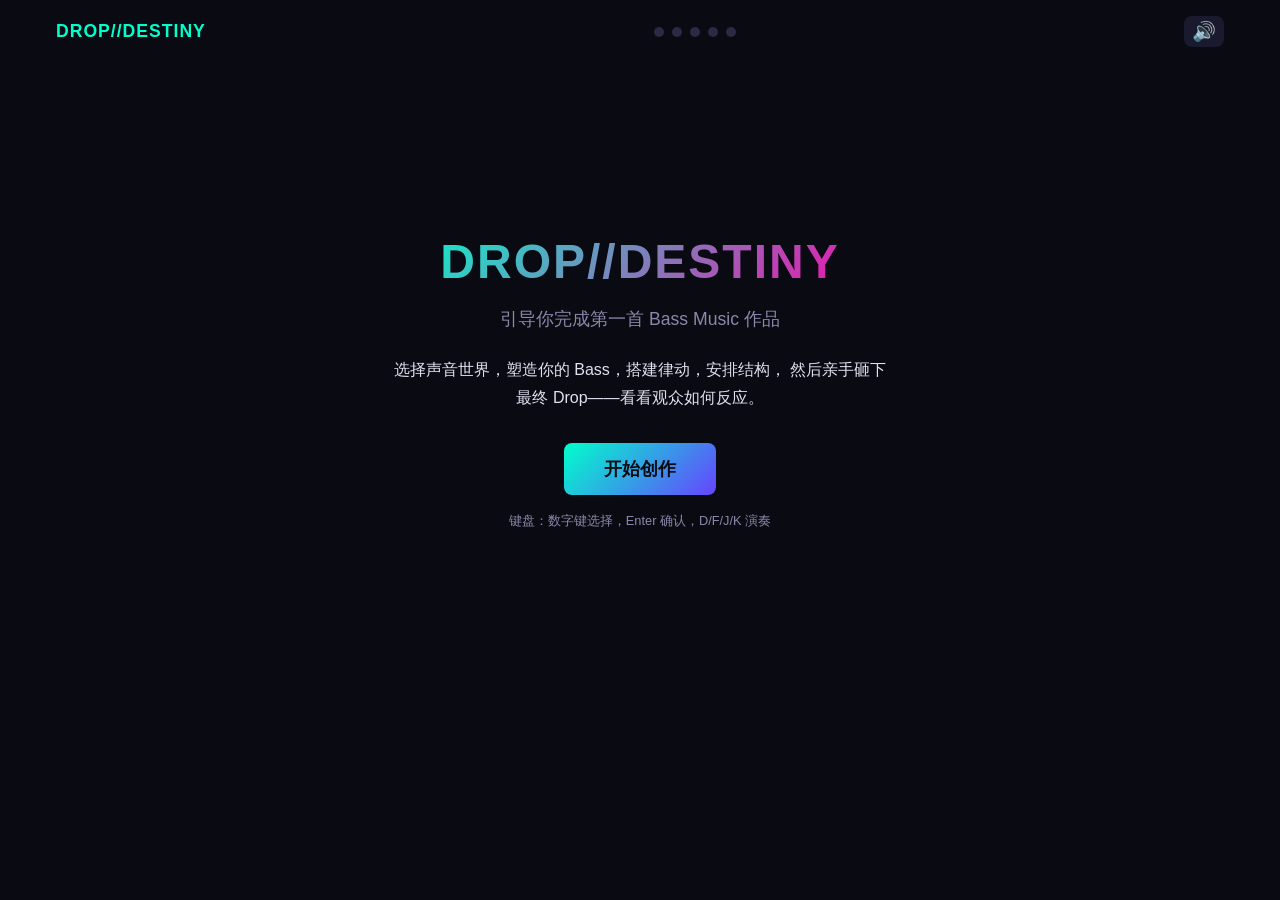
==== index.html @ 9079cf82 "Differentiate genre mixes and expand Bass Forge" ====
<!DOCTYPE html>
<html lang="zh-CN">
<head>
  <meta charset="UTF-8">
  <meta name="viewport" content="width=device-width, initial-scale=1.0">
  <title>DROP//DESTINY</title>
  <link rel="stylesheet" href="styles.css">
</head>
<body>
  <div id="app">

    <!-- ── Header ────────────────────────────── -->
    <header>
      <div class="logo">DROP//DESTINY</div>
      <div class="progress-dots" id="progressDots">
        <span class="dot" data-phase="soundWorld"></span>
        <span class="dot" data-phase="bassForge"></span>
        <span class="dot" data-phase="groove"></span>
        <span class="dot" data-phase="arrangement"></span>
        <span class="dot" data-phase="liveDrop"></span>
      </div>
      <button id="muteBtn" class="mute-btn" title="静音 (M)" aria-label="静音">
        <span class="icon-on">🔊</span>
        <span class="icon-off">🔇</span>
      </button>
    </header>

    <!-- ── Music Workbench（跨阶段持续显示）────────── -->
    <div id="workbench" class="workbench" style="display:none">
      <button id="wbPlayPause" class="wb-play-btn" title="播放/暂停" aria-label="播放暂停">
        <span class="wb-icon-play">▶</span>
        <span class="wb-icon-pause">⏸</span>
      </button>
      <div class="wb-info">
        <span class="wb-bpm" id="wbBpm">--- BPM</span>
        <span class="wb-sep">·</span>
        <span class="wb-position" id="wbPosition">1.1</span>
      </div>
      <canvas id="wbCanvas" class="wb-canvas"></canvas>
    </div>

    <!-- ── Main ──────────────────────────────── -->
    <main id="main">

      <!-- Intro -->
      <section id="intro" class="phase-section active">
        <div class="intro-content">
          <h1 class="intro-title">DROP//DESTINY</h1>
          <p class="intro-subtitle">引导你完成第一首 Bass Music 作品</p>
          <p class="intro-desc">
            选择声音世界，塑造你的 Bass，搭建律动，安排结构，
            然后亲手砸下最终 Drop——看看观众如何反应。
          </p>
          <button class="btn-primary btn-start" id="startBtn">开始创作</button>
          <p class="intro-hint">键盘：数字键选择，Enter 确认，D/F/J/K 演奏</p>
        </div>
        <canvas id="introCanvas" class="bg-canvas"></canvas>
      </section>

      <!-- Phase 1: Sound World -->
      <section id="soundWorld" class="phase-section">
        <h2 class="phase-title">声音世界</h2>
        <p class="phase-desc">选择一个氛围，设定你的基调</p>
        <div class="option-grid" id="soundWorldOptions"></div>
        <div class="nav-buttons">
          <button class="btn-back" data-back>← 上一步</button>
          <button class="btn-next" data-next disabled>下一步 →</button>
        </div>
      </section>

      <!-- Phase 2: Bass Forge -->
      <section id="bassForge" class="phase-section">
        <h2 class="phase-title">Bass Forge</h2>
        <p class="phase-desc">选择核心性格，然后进入你的简化 Bass 合成器</p>
        <div class="option-grid" id="bassPersonalityOptions"></div>
        <div class="macro-panel" id="macroPanel" style="display:none">
          <div class="synth-header">
            <div>
              <h3 class="macro-title">BASS SYNTH</h3>
              <p class="synth-subtitle">拖动旋钮上下调节 · 双击恢复预设</p>
            </div>
            <div class="synth-selectors">
              <div class="filter-selector"><label for="oscBType">OSC B</label><select id="oscBType"><option value="sawtooth">SAW</option><option value="square">SQUARE</option><option value="triangle">TRIANGLE</option><option value="sine">SINE</option></select></div>
              <div class="filter-selector"><label for="filterType">FILTER</label><select id="filterType"><option value="lowpass">LOW PASS</option><option value="bandpass">BAND PASS</option><option value="notch">NOTCH</option></select></div>
              <div class="filter-selector"><label for="lfoShape">LFO SHAPE</label><select id="lfoShape"><option value="sine">SINE</option><option value="triangle">TRIANGLE</option><option value="sawtooth">SAW</option><option value="square">SQUARE</option></select></div>
              <div class="filter-selector"><label for="lfoTarget">LFO TO</label><select id="lfoTarget"><option value="filter">FILTER</option><option value="pitch">PITCH</option><option value="fm">FM</option></select></div>
            </div>
          </div>
          <div class="wavetable-rack">
            <canvas id="synthWaveCanvas" class="synth-wave-canvas" width="480" height="96"></canvas>
            <div class="waveform-options" id="waveformOptions"></div>
          </div>
          <div class="synth-param-groups">
            <div class="synth-param-group"><h4>OSCILLATORS</h4><div class="macro-grid synth-knob-grid">
              <div class="macro-control"><label>SUB <small>低频重量</small></label><button class="synth-knob" id="synthSub" data-synth-param="sub" data-min="0" data-max="100" data-step="1" role="slider" aria-label="Sub level"><span class="knob-indicator"></span></button><span class="macro-value" id="synthSubVal">50%</span></div>
              <div class="macro-control"><label>MIX <small>A / B 混合</small></label><button class="synth-knob" id="synthOscMix" data-synth-param="oscMix" data-min="0" data-max="100" data-step="1" role="slider" aria-label="Oscillator mix"><span class="knob-indicator"></span></button><span class="macro-value" id="synthOscMixVal">45%</span></div>
              <div class="macro-control"><label>DETUNE <small>双振荡宽度</small></label><button class="synth-knob" id="synthDetune" data-synth-param="detune" data-min="0" data-max="36" data-step="1" role="slider" aria-label="Oscillator detune"><span class="knob-indicator"></span></button><span class="macro-value" id="synthDetuneVal">12 ct</span></div>
              <div class="macro-control"><label>FM <small>金属调制</small></label><button class="synth-knob" id="synthFm" data-synth-param="fm" data-min="0" data-max="100" data-step="1" role="slider" aria-label="FM amount"><span class="knob-indicator"></span></button><span class="macro-value" id="synthFmVal">50%</span></div>
              <div class="macro-control"><label>DRIVE <small>饱和失真</small></label><button class="synth-knob" id="synthDrive" data-synth-param="drive" data-min="0" data-max="100" data-step="1" role="slider" aria-label="Drive"><span class="knob-indicator"></span></button><span class="macro-value" id="synthDriveVal">50%</span></div>
            </div></div>
            <div class="synth-param-group"><h4>FILTER + MOTION</h4><div class="macro-grid synth-knob-grid">
              <div class="macro-control"><label>CUTOFF <small>滤波频率</small></label><button class="synth-knob" id="synthCutoff" data-synth-param="cutoff" data-min="80" data-max="8000" data-step="10" data-curve="log" role="slider" aria-label="Filter cutoff"><span class="knob-indicator"></span></button><span class="macro-value" id="synthCutoffVal">1200 Hz</span></div>
              <div class="macro-control"><label>RESO <small>滤波共振</small></label><button class="synth-knob" id="synthResonance" data-synth-param="resonance" data-min="0.5" data-max="20" data-step="0.5" role="slider" aria-label="Filter resonance"><span class="knob-indicator"></span></button><span class="macro-value" id="synthResonanceVal">8.0 Q</span></div>
              <div class="macro-control"><label>ENV <small>滤波包络</small></label><button class="synth-knob" id="synthFilterEnv" data-synth-param="filterEnv" data-min="0" data-max="100" data-step="1" role="slider" aria-label="Filter envelope"><span class="knob-indicator"></span></button><span class="macro-value" id="synthFilterEnvVal">60%</span></div>
              <div class="macro-control"><label>RATE <small>同步速度</small></label><button class="synth-knob" id="synthRate" data-synth-param="rate" data-min="0" data-max="4" data-step="1" role="slider" aria-label="Wobble rate"><span class="knob-indicator"></span></button><span class="macro-value" id="synthRateVal">1/4</span></div>
              <div class="macro-control"><label>DEPTH <small>LFO 深度</small></label><button class="synth-knob" id="synthDepth" data-synth-param="depth" data-min="0" data-max="100" data-step="1" role="slider" aria-label="LFO depth"><span class="knob-indicator"></span></button><span class="macro-value" id="synthDepthVal">50%</span></div>
            </div></div>
            <div class="synth-param-group synth-param-group-compact"><h4>AMPLIFIER + SPACE</h4><div class="macro-grid synth-knob-grid">
              <div class="macro-control"><label>ATTACK <small>起音速度</small></label><button class="synth-knob" id="synthAttack" data-synth-param="attack" data-min="1" data-max="180" data-step="1" data-curve="log" role="slider" aria-label="Amp attack"><span class="knob-indicator"></span></button><span class="macro-value" id="synthAttackVal">5 ms</span></div>
              <div class="macro-control"><label>RELEASE <small>收音长度</small></label><button class="synth-knob" id="synthRelease" data-synth-param="release" data-min="30" data-max="500" data-step="5" data-curve="log" role="slider" aria-label="Amp release"><span class="knob-indicator"></span></button><span class="macro-value" id="synthReleaseVal">110 ms</span></div>
              <div class="macro-control"><label>SPACE <small>延迟空间</small></label><button class="synth-knob" id="synthSpace" data-synth-param="space" data-min="0" data-max="100" data-step="1" role="slider" aria-label="Space"><span class="knob-indicator"></span></button><span class="macro-value" id="synthSpaceVal">50%</span></div>
            </div></div>
          </div>
          <p class="macro-hint" id="macroHint">至少改变一个真实参数，塑造属于你的 Bass</p>
        </div>
        <div class="nav-buttons">
          <button class="btn-back" data-back>← 上一步</button>
          <button class="btn-next" data-next disabled>下一步 →</button>
        </div>
      </section>

      <!-- Phase 3: Groove Lab -->
      <section id="groove" class="phase-section">
        <h2 class="phase-title">Groove Lab</h2>
        <p class="phase-desc">选择节奏家族，然后选择密度</p>
        <div class="option-grid" id="rhythmOptions"></div>
        <div class="density-panel" id="densityPanel" style="display:none">
          <h3 class="density-title">密度</h3>
          <div class="density-buttons" id="densityButtons">
            <button class="density-btn" data-density="0">Sparse</button>
            <button class="density-btn active" data-density="1">Balanced</button>
            <button class="density-btn" data-density="2">Busy</button>
          </div>
        </div>
        <div class="nav-buttons">
          <button class="btn-back" data-back>← 上一步</button>
          <button class="btn-next" data-next disabled>下一步 →</button>
        </div>
      </section>

      <!-- Phase 4: Arrangement -->
      <section id="arrangement" class="phase-section">
        <h2 class="phase-title">Arrangement</h2>
        <p class="phase-desc">选择歌曲结构，然后决定 Drop 后半段如何变化</p>
        <div class="option-grid" id="structureOptions"></div>
        <div class="variation-panel" id="variationPanel" style="display:none">
          <h3 class="variation-title">Drop 后半段变化</h3>
          <div class="variation-buttons" id="variationButtons">
            <button class="variation-btn" data-variation="repeat">Repeat</button>
            <button class="variation-btn" data-variation="mutate">Mutate</button>
            <button class="variation-btn" data-variation="lift">Lift</button>
          </div>
        </div>
        <div class="nav-buttons">
          <button class="btn-back" data-back>← 上一步</button>
          <button class="btn-next" data-next disabled>下一步 →</button>
        </div>
      </section>

      <!-- Phase 5: Live Drop -->
      <section id="liveDrop" class="phase-section">
        <h2 class="phase-title">Live Drop</h2>
        <p class="phase-desc">选择 Drop 强度，然后用 D/F/J/K 编辑一小节 8-step Sequencer</p>
        <div class="option-grid option-grid-3" id="dropOptions"></div>
        <div class="pattern-panel" id="patternPanel" style="display:none">
          <h3 class="pattern-title">一小节 8 步 Pattern</h3>
          <p class="pattern-hint">点击格子或按 D/F/J/K 键切换。每行一个音色层，每列一个八分音符。</p>
          <div class="pattern-grid" id="patternGrid"></div>
          <div class="pattern-actions">
            <button class="btn-secondary" id="clearPattern">清空</button>
            <button class="btn-secondary" id="playPattern">试听 Pattern</button>
            <button class="btn-secondary" id="stopPattern" style="display:none">停止试听</button>
          </div>
        </div>
        <div class="nav-buttons">
          <button class="btn-back" data-back>← 上一步</button>
          <button class="btn-next" data-next id="completeDrop" disabled>完成演奏 →</button>
        </div>
      </section>

      <!-- Result -->
      <section id="result" class="phase-section">
        <div id="resultContent"></div>
        <div class="nav-buttons result-nav">
          <button class="btn-back" id="backToModify">← 返回修改</button>
          <button class="btn-secondary" id="playSong">播放作品</button>
          <button class="btn-secondary" id="stopSong" style="display:none">停止播放</button>
          <button class="btn-primary" id="restart">重新创作</button>
        </div>
      </section>

    </main>

    <!-- ── Footer: DNA Bars ──────────────────── -->
    <footer id="footer" style="display:none">
      <div class="dna-bars" id="dnaBars"></div>
      <div class="phase-label" id="phaseLabel"></div>
    </footer>

  </div>

  <!-- Scripts (classic, no ES modules) -->
  <script src="data.js"></script>
  <script src="style-engine.js"></script>
  <script src="wavetables.js"></script>
  <script src="audio-assets.js"></script>
  <script src="audio-engine.js"></script>
  <script src="visualizer.js"></script>
  <script src="app.js"></script>
</body>
</html>
---- styles.css ----
/* ═══════════════════════════════════════════════════
   DROP//DESTINY — styles.css
   1. CSS 变量  2. 全局重置  3. 布局  4. Intro
   5. 选项卡  6. DNA 条  7. 宏观控制  8. Pattern 编辑器
   9. 结算页  10. 动画  11. 响应式  12. reduced-motion
   ═══════════════════════════════════════════════════ */

/* ── 1. CSS 变量 ──────────────────────────────────── */
:root {
  --bg: #0a0a12;
  --bg-panel: #12121e;
  --bg-card: #1a1a2e;
  --bg-card-hover: #22223e;
  --bg-card-active: #2a1a3e;
  --text: #e0e0f0;
  --text-dim: #8888aa;
  --text-bright: #ffffff;
  --accent: #00ffcc;
  --accent-2: #ff00aa;
  --accent-3: #ffcc00;
  --accent-4: #6644ff;
  --danger: #ff3344;
  --border: #2a2a44;
  --radius: 12px;
  --radius-sm: 8px;
  --transition: 0.2s ease;
  --font: -apple-system, BlinkMacSystemFont, "Segoe UI", Roboto, "Helvetica Neue", Arial, sans-serif;
  --font-mono: "SF Mono", "Fira Code", Consolas, monospace;
  --shadow: 0 4px 20px rgba(0,0,0,0.4);
  --shadow-glow: 0 0 20px rgba(0,255,204,0.15);
}

/* ── 2. 全局重置 ──────────────────────────────────── */
*, *::before, *::after {
  margin: 0;
  padding: 0;
  box-sizing: border-box;
}

html {
  font-size: 16px;
  -webkit-text-size-adjust: 100%;
}

body {
  font-family: var(--font);
  background: var(--bg);
  color: var(--text);
  min-height: 100vh;
  overflow-x: hidden;
  line-height: 1.5;
}

button {
  font-family: var(--font);
  cursor: pointer;
  border: none;
  background: none;
  color: inherit;
}

button:focus-visible,
input:focus-visible {
  outline: 2px solid var(--accent);
  outline-offset: 2px;
}

/* ── 3. 布局 ──────────────────────────────────────── */

/* ── Music Workbench ─────────────────────────────── */
.workbench {
  display: flex;
  align-items: center;
  gap: 10px;
  background: var(--bg-panel);
  border: 1px solid var(--border);
  border-radius: var(--radius);
  padding: 8px 12px;
  margin-bottom: 12px;
  animation: slideUp 0.3s ease;
}

.wb-play-btn {
  flex-shrink: 0;
  width: 36px;
  height: 36px;
  border-radius: 50%;
  background: var(--accent);
  color: var(--bg);
  font-size: 0.9rem;
  display: flex;
  align-items: center;
  justify-content: center;
  transition: var(--transition);
  touch-action: manipulation;
}

.wb-play-btn:hover {
  opacity: 0.85;
  transform: scale(1.05);
}

.wb-play-btn:active {
  transform: scale(0.95);
}

.wb-play-btn:disabled {
  opacity: 0.4;
  cursor: not-allowed;
}

.wb-play-btn .wb-icon-pause { display: none; }
.wb-play-btn.playing .wb-icon-play { display: none; }
.wb-play-btn.playing .wb-icon-pause { display: inline; }

.wb-info {
  flex-shrink: 0;
  display: flex;
  align-items: center;
  gap: 6px;
  font-family: var(--font-mono);
  font-size: 0.8rem;
  color: var(--text-dim);
  min-width: 90px;
}

.wb-bpm {
  color: var(--accent);
  font-weight: 600;
}

.wb-sep {
  color: var(--border);
}

.wb-position {
  color: var(--text);
}

.wb-canvas {
  flex: 1;
  height: 40px;
  border-radius: var(--radius-sm);
  background: rgba(0,0,0,0.3);
  min-width: 60px;
}

#app {
  display: flex;
  flex-direction: column;
  min-height: 100vh;
  max-width: 1200px;
  margin: 0 auto;
  padding: 0 16px;
}

header {
  display: flex;
  align-items: center;
  justify-content: space-between;
  padding: 16px 0;
  gap: 12px;
}

.logo {
  font-weight: 800;
  font-size: 1.1rem;
  letter-spacing: 1px;
  color: var(--accent);
  white-space: nowrap;
}

.progress-dots {
  display: flex;
  gap: 8px;
  align-items: center;
}

.progress-dots .dot {
  width: 10px;
  height: 10px;
  border-radius: 50%;
  background: var(--border);
  transition: var(--transition);
}

.progress-dots .dot.active {
  background: var(--accent);
  box-shadow: 0 0 8px var(--accent);
}

.progress-dots .dot.done {
  background: var(--accent-4);
}

.mute-btn {
  font-size: 1.2rem;
  padding: 4px 8px;
  border-radius: var(--radius-sm);
  background: var(--bg-card);
  transition: var(--transition);
}

.mute-btn:hover {
  background: var(--bg-card-hover);
}

.mute-btn .icon-off { display: none; }
.mute-btn.muted .icon-on { display: none; }
.mute-btn.muted .icon-off { display: inline; }

main {
  flex: 1;
  position: relative;
  padding-bottom: 80px;
}

.phase-section {
  display: none;
  animation: fadeIn 0.35s ease;
}

.phase-section.active {
  display: block;
}

.phase-title {
  font-size: 1.6rem;
  font-weight: 700;
  margin-bottom: 4px;
  color: var(--text-bright);
}

.phase-desc {
  color: var(--text-dim);
  margin-bottom: 20px;
  font-size: 0.95rem;
}

/* ── 4. Intro ─────────────────────────────────────── */
#intro {
  display: none;
  position: relative;
  min-height: 70vh;
  align-items: center;
  justify-content: center;
}

#intro.active {
  display: flex;
}

.intro-content {
  text-align: center;
  z-index: 1;
  max-width: 500px;
}

.intro-title {
  font-size: 3rem;
  font-weight: 900;
  letter-spacing: 2px;
  background: linear-gradient(135deg, var(--accent), var(--accent-2));
  -webkit-background-clip: text;
  -webkit-text-fill-color: transparent;
  background-clip: text;
  margin-bottom: 8px;
}

.intro-subtitle {
  font-size: 1.1rem;
  color: var(--text-dim);
  margin-bottom: 24px;
}

.intro-desc {
  color: var(--text);
  margin-bottom: 32px;
  line-height: 1.7;
}

.intro-hint {
  color: var(--text-dim);
  font-size: 0.8rem;
  margin-top: 16px;
}

.bg-canvas {
  position: absolute;
  top: 0;
  left: 0;
  width: 100%;
  height: 100%;
  z-index: 0;
  opacity: 0.3;
  pointer-events: none;
}

/* ── 5. 选项卡 ────────────────────────────────────── */
.option-grid {
  display: grid;
  grid-template-columns: repeat(2, 1fr);
  gap: 12px;
  margin-bottom: 20px;
}

.option-grid-3 {
  grid-template-columns: repeat(3, 1fr);
}

.option-card {
  background: var(--bg-card);
  border: 1px solid var(--border);
  border-radius: var(--radius);
  padding: 16px;
  cursor: pointer;
  transition: var(--transition);
  position: relative;
  overflow: hidden;
}

.option-card:hover {
  background: var(--bg-card-hover);
  border-color: var(--accent);
  transform: translateY(-2px);
}

.option-card.selected {
  background: var(--bg-card-active);
  border-color: var(--accent);
  box-shadow: var(--shadow-glow);
}

.option-card.selected::after {
  content: '✓';
  position: absolute;
  top: 8px;
  right: 12px;
  color: var(--accent);
  font-weight: bold;
}

.option-card .opt-label {
  font-weight: 700;
  font-size: 1.05rem;
  color: var(--text-bright);
  margin-bottom: 4px;
}

.option-card .opt-desc {
  font-size: 0.85rem;
  color: var(--text-dim);
}

.option-card .opt-num {
  position: absolute;
  top: 8px;
  left: 12px;
  font-size: 0.7rem;
  color: var(--text-dim);
  font-family: var(--font-mono);
}

/* ── 6. DNA 条 ────────────────────────────────────── */
footer {
  position: fixed;
  bottom: 0;
  left: 0;
  right: 0;
  background: var(--bg-panel);
  border-top: 1px solid var(--border);
  padding: 8px 16px;
  z-index: 100;
}

.dna-bars {
  display: grid;
  grid-template-columns: repeat(6, 1fr);
  gap: 8px;
  max-width: 1200px;
  margin: 0 auto;
}

.dna-bar {
  display: flex;
  flex-direction: column;
  gap: 2px;
}

.dna-bar .dna-name {
  font-size: 0.65rem;
  color: var(--text-dim);
  text-transform: uppercase;
  letter-spacing: 0.5px;
}

.dna-bar .dna-track {
  height: 6px;
  background: var(--border);
  border-radius: 3px;
  overflow: hidden;
}

.dna-bar .dna-fill {
  height: 100%;
  border-radius: 3px;
  transition: width 0.3s ease, background 0.3s ease;
}

.dna-bar .dna-val {
  font-size: 0.65rem;
  color: var(--text);
  font-family: var(--font-mono);
}

.phase-label {
  text-align: center;
  font-size: 0.7rem;
  color: var(--text-dim);
  margin-top: 4px;
}

/* ── 7. 宏观控制 ──────────────────────────────────── */
.macro-panel,
.density-panel,
.variation-panel,
.pattern-panel {
  background: var(--bg-panel);
  border: 1px solid var(--border);
  border-radius: var(--radius);
  padding: 16px;
  margin-bottom: 20px;
  animation: slideUp 0.3s ease;
}

.macro-title,
.density-title,
.variation-title,
.pattern-title {
  font-size: 1rem;
  font-weight: 600;
  margin-bottom: 12px;
  color: var(--text-bright);
}

.synth-header {
  display: flex;
  align-items: flex-start;
  justify-content: space-between;
  gap: 16px;
  margin-bottom: 14px;
}

.synth-header .macro-title { margin-bottom: 2px; letter-spacing: 0.16em; }

.synth-subtitle {
  color: var(--text-dim);
  font-size: 0.72rem;
}

.filter-selector {
  display: flex;
  flex-direction: column;
  gap: 4px;
  min-width: 132px;
}

.synth-selectors {
  display: grid;
  grid-template-columns: repeat(4, minmax(104px, 1fr));
  gap: 8px;
}

.filter-selector label {
  color: var(--text-dim);
  font-size: 0.62rem;
  letter-spacing: 0.12em;
}

.filter-selector select {
  appearance: none;
  border: 1px solid var(--border);
  border-radius: 6px;
  background: var(--bg-card);
  color: var(--accent);
  padding: 8px 28px 8px 10px;
  font: 0.72rem var(--font-mono);
  cursor: pointer;
}

.wavetable-rack {
  display: grid;
  grid-template-columns: minmax(220px, 1fr) minmax(240px, 1.3fr);
  gap: 12px;
  padding: 10px;
  margin-bottom: 16px;
  border: 1px solid var(--border);
  border-radius: 10px;
  background: #070710;
}

.synth-wave-canvas {
  width: 100%;
  height: 96px;
  border-radius: 7px;
  background: radial-gradient(circle at center, rgba(0,255,204,0.08), transparent 65%);
}

.waveform-options {
  display: grid;
  grid-template-columns: repeat(2, minmax(0, 1fr));
  gap: 6px;
}

.waveform-btn {
  border: 1px solid var(--border);
  border-radius: 6px;
  padding: 8px;
  background: var(--bg-card);
  color: var(--text-dim);
  font: 0.66rem var(--font-mono);
  letter-spacing: 0.06em;
  transition: var(--transition);
}

.waveform-btn:hover,
.waveform-btn.active {
  color: var(--accent);
  border-color: var(--accent);
  background: rgba(0,255,204,0.08);
  box-shadow: inset 0 0 18px rgba(0,255,204,0.05);
}

.macro-grid {
  display: grid;
  grid-template-columns: repeat(auto-fit, minmax(88px, 1fr));
  gap: 18px 12px;
}

.synth-param-groups {
  display: grid;
  gap: 12px;
}

.synth-param-group {
  padding: 12px;
  border: 1px solid rgba(142,125,255,0.16);
  border-radius: 9px;
  background: rgba(7,7,16,0.55);
}

.synth-param-group h4 {
  margin: 0 0 12px;
  color: var(--text-dim);
  font: 0.62rem var(--font-mono);
  letter-spacing: 0.16em;
}

.synth-param-group-compact .macro-grid {
  grid-template-columns: repeat(3, minmax(96px, 1fr));
  max-width: 520px;
}

.macro-control {
  display: flex;
  flex-direction: column;
  align-items: center;
  gap: 6px;
  min-width: 0;
}

.macro-control label {
  font-size: 0.75rem;
  font-weight: 600;
  text-align: center;
  letter-spacing: 0.08em;
}

.macro-control label small {
  color: var(--text-dim);
  font-weight: 400;
  font-size: 0.75rem;
}

.synth-knob {
  --knob-angle: -135deg;
  position: relative;
  isolation: isolate;
  width: 68px;
  height: 68px;
  flex: 0 0 68px;
  border: 1px solid #3a3a58;
  border-radius: 50%;
  background:
    radial-gradient(circle at 42% 36%, #3a3a4f 0 8%, #20202d 30%, #0c0c14 72%),
    var(--bg-card);
  box-shadow: inset 0 0 0 6px #11111c, 0 5px 14px rgba(0,0,0,0.45);
  cursor: ns-resize;
  touch-action: none;
}

.synth-knob::before {
  content: '';
  position: absolute;
  inset: -5px;
  border-radius: 50%;
  background: conic-gradient(from 225deg, var(--accent) 0deg, var(--accent) var(--knob-fill, 0deg), #26263b var(--knob-fill, 0deg), #26263b 270deg, transparent 270deg);
  z-index: -1;
  opacity: 0.8;
}

.synth-knob:hover,
.synth-knob:focus-visible {
  border-color: var(--accent);
  box-shadow: inset 0 0 0 6px #11111c, 0 0 16px rgba(0,255,204,0.25);
}

.knob-indicator {
  position: absolute;
  left: 50%;
  top: 8px;
  width: 3px;
  height: 18px;
  border-radius: 2px;
  background: var(--accent);
  box-shadow: 0 0 7px var(--accent);
  transform-origin: 50% 26px;
  transform: translateX(-50%) rotate(var(--knob-angle));
}

.macro-value {
  font-family: var(--font-mono);
  font-size: 0.85rem;
  color: var(--accent);
  min-height: 1.2em;
  text-align: center;
}

.macro-hint {
  font-size: 0.75rem;
  color: var(--text-dim);
  margin-top: 8px;
}

.macro-hint.adjusted {
  color: var(--accent);
}

/* ── 8. Pattern 编辑器 ───────────────────────────── */
.density-buttons,
.variation-buttons {
  display: flex;
  gap: 8px;
}

.density-btn,
.variation-btn {
  flex: 1;
  padding: 10px 16px;
  border-radius: var(--radius-sm);
  background: var(--bg-card);
  border: 1px solid var(--border);
  color: var(--text);
  font-size: 0.9rem;
  font-weight: 600;
  transition: var(--transition);
}

.density-btn:hover,
.variation-btn:hover {
  background: var(--bg-card-hover);
}

.density-btn.active,
.variation-btn.active {
  background: var(--bg-card-active);
  border-color: var(--accent);
  color: var(--accent);
}

.pattern-hint {
  font-size: 0.8rem;
  color: var(--text-dim);
  margin-bottom: 12px;
}

.pattern-grid {
  display: grid;
  grid-template-columns: 90px repeat(8, 1fr);
  gap: 4px;
  margin-bottom: 12px;
}

.pattern-grid .pad-label {
  display: flex;
  align-items: center;
  justify-content: flex-start;
  font-weight: 700;
  font-size: 0.75rem;
  color: var(--text-dim);
  padding-left: 4px;
  white-space: nowrap;
}

.pattern-grid .step-header {
  text-align: center;
  font-size: 0.65rem;
  color: var(--text-dim);
  font-family: var(--font-mono);
}

.pattern-grid .pad-cell {
  aspect-ratio: 1;
  border-radius: 6px;
  background: var(--bg-card);
  border: 1px solid var(--border);
  cursor: pointer;
  transition: var(--transition);
  min-height: 32px;
}

.pattern-grid .pad-cell:hover {
  background: var(--bg-card-hover);
}

.pattern-grid .pad-cell.active {
  border-color: transparent;
}

.pattern-grid .pad-cell[data-pad="D"].active { background: var(--accent-4); }
.pattern-grid .pad-cell[data-pad="F"].active { background: var(--danger); }
.pattern-grid .pad-cell[data-pad="J"].active { background: var(--accent-3); }
.pattern-grid .pad-cell[data-pad="K"].active { background: var(--accent); }

.pattern-grid .pad-cell.playing {
  box-shadow: 0 0 12px var(--text-bright);
  transform: scale(1.1);
}

.pattern-grid .pad-cell.playhead {
  box-shadow: 0 0 8px var(--accent);
  outline: 2px solid var(--accent);
  outline-offset: -1px;
}

.pattern-actions {
  display: flex;
  gap: 8px;
}

/* ── 9. 结算页 ────────────────────────────────────── */
.result-style {
  text-align: center;
  margin-bottom: 24px;
}

.result-style .style-label {
  font-size: 0.85rem;
  color: var(--text-dim);
}

.result-style .style-name {
  font-size: 2rem;
  font-weight: 800;
  background: linear-gradient(135deg, var(--accent), var(--accent-2));
  -webkit-background-clip: text;
  -webkit-text-fill-color: transparent;
  background-clip: text;
}

.result-style .style-secondary {
  font-size: 0.9rem;
  color: var(--text-dim);
  margin-top: 4px;
}

.result-style .hidden-badge {
  display: inline-block;
  margin-top: 8px;
  padding: 4px 12px;
  border-radius: 20px;
  background: linear-gradient(135deg, var(--accent-2), var(--accent-4));
  color: var(--text-bright);
  font-size: 0.75rem;
  font-weight: 700;
}

.result-body {
  display: grid;
  grid-template-columns: 1fr 1fr;
  gap: 20px;
  margin-bottom: 24px;
}

.result-radar {
  background: var(--bg-panel);
  border: 1px solid var(--border);
  border-radius: var(--radius);
  padding: 16px;
  text-align: center;
}

.result-radar svg {
  max-width: 280px;
  width: 100%;
  height: auto;
}

.result-scores {
  background: var(--bg-panel);
  border: 1px solid var(--border);
  border-radius: var(--radius);
  padding: 16px;
}

.result-scores h4 {
  font-size: 0.9rem;
  margin-bottom: 12px;
  color: var(--text-dim);
}

.score-row {
  display: flex;
  align-items: center;
  gap: 8px;
  margin-bottom: 8px;
}

.score-row .score-name {
  font-size: 0.8rem;
  width: 100px;
  flex-shrink: 0;
}

.score-row .score-track {
  flex: 1;
  height: 8px;
  background: var(--border);
  border-radius: 4px;
  overflow: hidden;
}

.score-row .score-fill {
  height: 100%;
  border-radius: 4px;
  transition: width 0.5s ease;
}

.score-row .score-val {
  font-size: 0.75rem;
  font-family: var(--font-mono);
  width: 36px;
  text-align: right;
  flex-shrink: 0;
}

.score-row.primary .score-name { color: var(--accent); font-weight: 700; }
.score-row.primary .score-fill { background: var(--accent); }
.score-row.secondary .score-name { color: var(--accent-2); }
.score-row.secondary .score-fill { background: var(--accent-2); }
.score-row .score-fill { background: var(--accent-4); }

.result-reaction {
  background: var(--bg-panel);
  border: 1px solid var(--border);
  border-left: 3px solid var(--accent);
  border-radius: var(--radius);
  padding: 16px;
  margin-bottom: 20px;
}

.result-reaction .reaction-label {
  font-size: 0.75rem;
  color: var(--text-dim);
  margin-bottom: 4px;
}

.result-reaction .reaction-text {
  font-size: 1rem;
  color: var(--text);
  font-style: italic;
}

.result-nav {
  justify-content: center;
}

/* ── 10. 按钮 ────────────────────────────────────── */
.btn-primary,
.btn-secondary,
.btn-back,
.btn-next {
  padding: 10px 24px;
  border-radius: var(--radius-sm);
  font-size: 0.95rem;
  font-weight: 600;
  transition: var(--transition);
}

.btn-primary {
  background: linear-gradient(135deg, var(--accent), var(--accent-4));
  color: var(--bg);
}

.btn-primary:hover {
  opacity: 0.9;
  transform: translateY(-1px);
}

.btn-secondary {
  background: var(--bg-card);
  border: 1px solid var(--border);
  color: var(--text);
}

.btn-secondary:hover {
  background: var(--bg-card-hover);
}

.btn-back {
  background: transparent;
  border: 1px solid var(--border);
  color: var(--text-dim);
}

.btn-back:hover {
  color: var(--text);
  border-color: var(--text-dim);
}

.btn-next {
  background: var(--accent);
  color: var(--bg);
}

.btn-next:hover:not(:disabled) {
  opacity: 0.9;
}

.btn-next:disabled {
  background: var(--border);
  color: var(--text-dim);
  cursor: not-allowed;
}

.btn-start {
  font-size: 1.1rem;
  padding: 14px 40px;
}

.nav-buttons {
  display: flex;
  justify-content: space-between;
  align-items: center;
  gap: 12px;
  margin-top: 20px;
}

/* ── 11. 动画 ─────────────────────────────────────── */
@keyframes fadeIn {
  from { opacity: 0; }
  to { opacity: 1; }
}

@keyframes slideUp {
  from { opacity: 0; transform: translateY(10px); }
  to { opacity: 1; transform: translateY(0); }
}

@keyframes pulse {
  0%, 100% { opacity: 1; }
  50% { opacity: 0.6; }
}

/* ── 12. 响应式 ───────────────────────────────────── */
@media (max-width: 768px) {
  #app {
    padding: 0 10px;
  }

  .workbench {
    padding: 6px 8px;
    gap: 8px;
  }

  .wb-play-btn {
    width: 32px;
    height: 32px;
    font-size: 0.8rem;
  }

  .wb-info {
    font-size: 0.7rem;
    min-width: 70px;
  }

  .wb-canvas {
    height: 32px;
  }

  .intro-title {
    font-size: 2.2rem;
  }

  .option-grid {
    grid-template-columns: 1fr;
  }

  .option-grid-3 {
    grid-template-columns: 1fr;
  }

  .macro-grid {
    grid-template-columns: repeat(4, minmax(70px, 1fr));
  }

  .synth-selectors { grid-template-columns: repeat(2, minmax(110px, 1fr)); width: 100%; }

  .wavetable-rack { grid-template-columns: 1fr; }

  .synth-knob { width: 58px; height: 58px; flex-basis: 58px; }
  .knob-indicator { top: 7px; height: 15px; transform-origin: 50% 22px; }

  .result-body {
    grid-template-columns: 1fr;
  }

  .dna-bars {
    grid-template-columns: repeat(3, 1fr);
    gap: 4px;
  }

  .pattern-grid {
    grid-template-columns: 70px repeat(8, 1fr);
    gap: 3px;
  }

  .pad-cell {
    min-height: 28px;
  }

  .nav-buttons {
    flex-wrap: wrap;
  }

  .btn-primary, .btn-secondary, .btn-back, .btn-next {
    padding: 10px 16px;
    font-size: 0.85rem;
  }
}

@media (max-width: 390px) {
  #app {
    padding: 0 8px;
  }

  .workbench {
    padding: 4px 6px;
    gap: 6px;
  }

  .wb-play-btn {
    width: 28px;
    height: 28px;
    font-size: 0.7rem;
  }

  .wb-info {
    font-size: 0.65rem;
    min-width: 60px;
  }

  .wb-canvas {
    height: 28px;
  }

  .logo {
    font-size: 0.9rem;
  }

  .intro-title {
    font-size: 1.8rem;
  }

  .phase-title {
    font-size: 1.3rem;
  }

  .dna-bars {
    grid-template-columns: repeat(2, 1fr);
  }

  .dna-bar .dna-name {
    font-size: 0.6rem;
  }

  .pattern-grid .pad-label {
    font-size: 0.6rem;
  }

  .pattern-grid .pad-cell {
    min-height: 24px;
    border-radius: 4px;
  }

  .synth-header { flex-direction: column; }
  .filter-selector { width: 100%; }
  .macro-grid { grid-template-columns: repeat(2, minmax(90px, 1fr)); }
  .synth-param-group-compact .macro-grid { grid-template-columns: repeat(3, minmax(72px, 1fr)); }
  .waveform-options { grid-template-columns: 1fr; }
}

/* ── 13. prefers-reduced-motion ───────────────────── */
@media (prefers-reduced-motion: reduce) {
  *, *::before, *::after {
    animation-duration: 0.01ms !important;
    animation-iteration-count: 1 !important;
    transition-duration: 0.01ms !important;
  }

  .phase-section.active {
    animation: none;
  }

  .bg-canvas {
    display: none;
  }
}
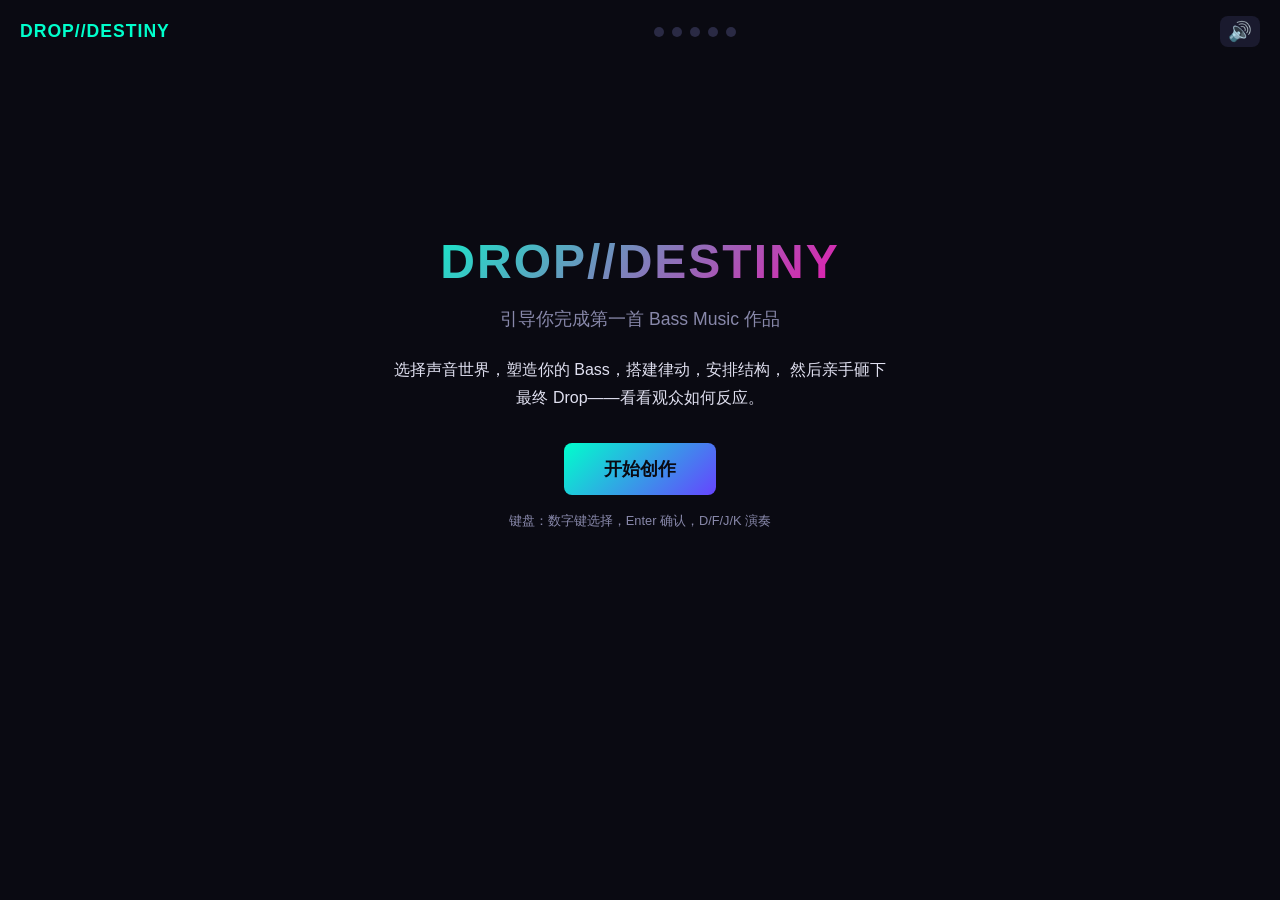
==== commit ba89e862: "Add audio-reactive visual stage" ====
--- a/index.html
+++ b/index.html
@@ -25,22 +25,54 @@
       </button>
     </header>
 
-    <!-- ── Music Workbench（跨阶段持续显示）────────── -->
-    <div id="workbench" class="workbench" style="display:none">
-      <button id="wbPlayPause" class="wb-play-btn" title="播放/暂停" aria-label="播放暂停">
-        <span class="wb-icon-play">▶</span>
-        <span class="wb-icon-pause">⏸</span>
-      </button>
-      <div class="wb-info">
-        <span class="wb-bpm" id="wbBpm">--- BPM</span>
-        <span class="wb-sep">·</span>
-        <span class="wb-position" id="wbPosition">1.1</span>
-      </div>
-      <canvas id="wbCanvas" class="wb-canvas"></canvas>
-    </div>
-
-    <!-- ── Main ──────────────────────────────── -->
-    <main id="main">
+    <div class="studio-shell" id="studioShell">
+      <!-- ── Audio-reactive visual stage（跨阶段持续显示）── -->
+      <section id="workbench" class="workbench visual-stage" style="display:none" aria-label="实时音频可视化舞台">
+        <canvas id="wbCanvas" class="wb-canvas" role="img" aria-label="随音乐实时变化的频谱、波形与生成视觉"></canvas>
+        <div class="visual-scanlines" aria-hidden="true"></div>
+        <div class="visual-hud">
+          <div class="visual-hud-top">
+            <div class="visual-readout">
+              <span class="visual-kicker">AUDIO REACTIVE / LIVE</span>
+              <strong id="visualSceneLabel">DESTINY SIGNAL</strong>
+            </div>
+            <div class="visual-stage-state">
+              <span class="visual-live-dot" aria-hidden="true"></span>
+              <span id="visualSectionLabel">CREATION LOOP</span>
+            </div>
+          </div>
+
+          <div class="visual-reticle" aria-hidden="true"><span></span></div>
+
+          <div class="visual-hud-bottom">
+            <div class="visual-transport">
+              <button id="wbPlayPause" class="wb-play-btn" title="播放/暂停" aria-label="播放暂停">
+                <span class="wb-icon-play">▶</span>
+                <span class="wb-icon-pause">⏸</span>
+              </button>
+              <div class="wb-info">
+                <span class="wb-bpm" id="wbBpm">--- BPM</span>
+                <span class="wb-sep">·</span>
+                <span class="wb-position" id="wbPosition">1.1</span>
+              </div>
+            </div>
+
+            <div class="visual-meters" aria-label="实时频段能量">
+              <div class="visual-meter"><span>LOW</span><i><b id="visualBassMeter"></b></i></div>
+              <div class="visual-meter"><span>MID</span><i><b id="visualMidMeter"></b></i></div>
+              <div class="visual-meter"><span>AIR</span><i><b id="visualTrebleMeter"></b></i></div>
+            </div>
+
+            <div class="visual-actions">
+              <button id="visualModeBtn" class="visual-action-btn" type="button" title="切换视觉模式">AUTO</button>
+              <button id="visualFullscreenBtn" class="visual-action-btn visual-fullscreen-btn" type="button" title="全屏可视化" aria-label="全屏可视化">⛶</button>
+            </div>
+          </div>
+        </div>
+      </section>
+
+      <!-- ── Main creation controls ─────────────────── -->
+      <main id="main">
 
       <!-- Intro -->
       <section id="intro" class="phase-section active">
@@ -181,6 +213,7 @@
       <!-- Result -->
       <section id="result" class="phase-section">
         <div id="resultContent"></div>
+        <div id="finalSongError" class="final-song-error" style="display:none"></div>
         <div class="nav-buttons result-nav">
           <button class="btn-back" id="backToModify">← 返回修改</button>
           <button class="btn-secondary" id="playSong">播放作品</button>
@@ -189,7 +222,8 @@
         </div>
       </section>
 
-    </main>
+      </main>
+    </div>
 
     <!-- ── Footer: DNA Bars ──────────────────── -->
     <footer id="footer" style="display:none">
@@ -204,6 +238,7 @@
   <script src="style-engine.js"></script>
   <script src="wavetables.js"></script>
   <script src="audio-assets.js"></script>
+  <script src="ending-assets.js"></script>
   <script src="audio-engine.js"></script>
   <script src="visualizer.js"></script>
   <script src="app.js"></script>
--- a/styles.css
+++ b/styles.css
@@ -138,20 +138,19 @@
 }
 
 .wb-canvas {
-  flex: 1;
-  height: 40px;
-  border-radius: var(--radius-sm);
-  background: rgba(0,0,0,0.3);
-  min-width: 60px;
+  display: block;
+  width: 100%;
+  height: 100%;
+  background: #05050b;
 }
 
 #app {
   display: flex;
   flex-direction: column;
   min-height: 100vh;
-  max-width: 1200px;
+  max-width: 1640px;
   margin: 0 auto;
-  padding: 0 16px;
+  padding: 0 20px;
 }
 
 header {
@@ -209,11 +208,282 @@
 .mute-btn.muted .icon-on { display: none; }
 .mute-btn.muted .icon-off { display: inline; }
 
+.studio-shell {
+  flex: 1;
+  min-width: 0;
+}
+
+#app.visual-active .studio-shell {
+  display: grid;
+  grid-template-columns: minmax(520px, 1.62fr) minmax(390px, 0.9fr);
+  gap: 18px;
+  align-items: start;
+}
+
 main {
   flex: 1;
   position: relative;
   padding-bottom: 80px;
-}
+  min-width: 0;
+}
+
+#app.visual-active main {
+  max-height: calc(100vh - 154px);
+  overflow-y: auto;
+  overscroll-behavior: contain;
+  scrollbar-width: thin;
+  scrollbar-color: var(--border) transparent;
+  padding: 18px 18px 92px;
+  border: 1px solid var(--border);
+  border-radius: 16px;
+  background: linear-gradient(180deg, rgba(18,18,30,0.96), rgba(9,9,17,0.92));
+  box-shadow: 0 18px 50px rgba(0,0,0,0.28);
+}
+
+#app.visual-active main::-webkit-scrollbar { width: 7px; }
+#app.visual-active main::-webkit-scrollbar-thumb { background: var(--border); border-radius: 8px; }
+
+/* ── Immersive audio-reactive stage ───────────────── */
+.visual-stage {
+  position: sticky;
+  top: 72px;
+  isolation: isolate;
+  width: 100%;
+  height: calc(100vh - 154px);
+  min-height: 520px;
+  max-height: 900px;
+  padding: 0;
+  margin: 0;
+  overflow: hidden;
+  border: 1px solid rgba(142,125,255,0.34);
+  border-radius: 18px;
+  background: #05050b;
+  box-shadow: 0 22px 65px rgba(0,0,0,0.48), 0 0 40px rgba(102,68,255,0.08);
+  animation: visualStageIn 0.45s ease;
+}
+
+.visual-stage::before {
+  content: '';
+  position: absolute;
+  inset: 0;
+  z-index: 2;
+  pointer-events: none;
+  border-radius: inherit;
+  box-shadow: inset 0 0 0 1px rgba(255,255,255,0.04), inset 0 0 80px rgba(0,0,0,0.52);
+}
+
+.visual-stage .wb-canvas {
+  position: absolute;
+  inset: 0;
+  z-index: 0;
+  border-radius: inherit;
+  min-width: 0;
+}
+
+.visual-scanlines {
+  position: absolute;
+  inset: 0;
+  z-index: 1;
+  pointer-events: none;
+  opacity: 0.16;
+  mix-blend-mode: soft-light;
+  background: repeating-linear-gradient(180deg, transparent 0 3px, rgba(255,255,255,0.08) 4px);
+}
+
+.visual-hud {
+  position: absolute;
+  inset: 0;
+  z-index: 3;
+  display: flex;
+  flex-direction: column;
+  justify-content: space-between;
+  padding: 18px;
+  pointer-events: none;
+  color: #fff;
+  font-family: var(--font-mono);
+  text-shadow: 0 2px 14px rgba(0,0,0,0.85);
+}
+
+.visual-hud-top,
+.visual-hud-bottom {
+  display: flex;
+  align-items: center;
+  justify-content: space-between;
+  gap: 16px;
+}
+
+.visual-readout {
+  display: flex;
+  flex-direction: column;
+  gap: 2px;
+}
+
+.visual-kicker {
+  color: rgba(255,255,255,0.52);
+  font-size: 0.58rem;
+  letter-spacing: 0.2em;
+}
+
+.visual-readout strong {
+  font-size: clamp(0.85rem, 1.25vw, 1.08rem);
+  letter-spacing: 0.16em;
+  color: var(--accent);
+}
+
+.visual-stage-state {
+  display: flex;
+  align-items: center;
+  gap: 7px;
+  color: rgba(255,255,255,0.74);
+  font-size: 0.62rem;
+  letter-spacing: 0.13em;
+}
+
+.visual-live-dot {
+  width: 7px;
+  height: 7px;
+  border-radius: 50%;
+  background: var(--accent-2);
+  box-shadow: 0 0 12px var(--accent-2);
+  animation: livePulse 1.1s ease-in-out infinite;
+}
+
+.visual-reticle {
+  position: absolute;
+  left: 50%;
+  top: 50%;
+  width: 44px;
+  height: 44px;
+  transform: translate(-50%, -50%);
+  border: 1px solid rgba(255,255,255,0.12);
+  border-radius: 50%;
+  opacity: 0.65;
+}
+
+.visual-reticle::before,
+.visual-reticle::after,
+.visual-reticle span::before,
+.visual-reticle span::after {
+  content: '';
+  position: absolute;
+  background: rgba(255,255,255,0.26);
+}
+.visual-reticle::before { left: 50%; top: -10px; width: 1px; height: 8px; }
+.visual-reticle::after { left: 50%; bottom: -10px; width: 1px; height: 8px; }
+.visual-reticle span::before { top: 50%; left: -10px; height: 1px; width: 8px; }
+.visual-reticle span::after { top: 50%; right: -10px; height: 1px; width: 8px; }
+
+.visual-hud-bottom {
+  align-items: flex-end;
+  padding: 12px;
+  border: 1px solid rgba(255,255,255,0.09);
+  border-radius: 12px;
+  background: linear-gradient(90deg, rgba(5,5,12,0.78), rgba(5,5,12,0.38));
+  backdrop-filter: blur(8px);
+}
+
+.visual-transport,
+.visual-actions {
+  display: flex;
+  align-items: center;
+  gap: 10px;
+  pointer-events: auto;
+}
+
+.visual-stage .wb-play-btn {
+  width: 42px;
+  height: 42px;
+  box-shadow: 0 0 24px rgba(0,255,204,0.25);
+}
+
+.visual-stage .wb-info {
+  min-width: 105px;
+  color: rgba(255,255,255,0.66);
+}
+
+.visual-meters {
+  display: grid;
+  grid-template-columns: repeat(3, minmax(72px, 1fr));
+  gap: 10px;
+  flex: 1;
+  max-width: 330px;
+}
+
+.visual-meter {
+  display: grid;
+  grid-template-columns: 28px 1fr;
+  align-items: center;
+  gap: 6px;
+  font-size: 0.54rem;
+  letter-spacing: 0.09em;
+  color: rgba(255,255,255,0.52);
+}
+
+.visual-meter i {
+  display: block;
+  height: 4px;
+  overflow: hidden;
+  border-radius: 4px;
+  background: rgba(255,255,255,0.12);
+}
+
+.visual-meter b {
+  display: block;
+  width: 2%;
+  height: 100%;
+  border-radius: inherit;
+  background: linear-gradient(90deg, var(--accent-4), var(--accent), #fff);
+  box-shadow: 0 0 8px var(--accent);
+  transition: width 80ms linear;
+}
+
+.visual-action-btn {
+  min-width: 50px;
+  height: 34px;
+  padding: 0 10px;
+  border: 1px solid rgba(255,255,255,0.18);
+  border-radius: 7px;
+  background: rgba(8,8,18,0.7);
+  color: rgba(255,255,255,0.72);
+  font: 0.62rem var(--font-mono);
+  letter-spacing: 0.08em;
+  transition: var(--transition);
+}
+
+.visual-action-btn:hover,
+.visual-action-btn:focus-visible {
+  color: var(--accent);
+  border-color: var(--accent);
+  background: rgba(0,255,204,0.08);
+}
+
+.visual-fullscreen-btn {
+  min-width: 36px;
+  padding: 0;
+  font-size: 1rem;
+}
+
+.visual-stage:fullscreen {
+  width: 100vw;
+  height: 100vh;
+  max-height: none;
+  min-height: 0;
+  top: 0;
+  border: 0;
+  border-radius: 0;
+}
+
+.visual-stage.cursor-hidden,
+.visual-stage.cursor-hidden button { cursor: none; }
+
+#app.visual-active .option-grid { gap: 9px; }
+#app.visual-active .option-card { padding: 14px; }
+#app.visual-active .synth-selectors { grid-template-columns: repeat(2, minmax(110px, 1fr)); width: 100%; }
+#app.visual-active .synth-header { flex-direction: column; }
+#app.visual-active .wavetable-rack { grid-template-columns: 1fr; }
+#app.visual-active .macro-grid { grid-template-columns: repeat(3, minmax(78px, 1fr)); }
+#app.visual-active .synth-param-group-compact .macro-grid { grid-template-columns: repeat(3, minmax(72px, 1fr)); }
+#app.visual-active .result-body { grid-template-columns: 1fr; }
 
 .phase-section {
   display: none;
@@ -972,6 +1242,16 @@
   50% { opacity: 0.6; }
 }
 
+@keyframes visualStageIn {
+  from { opacity: 0; transform: scale(0.985) translateY(8px); }
+  to { opacity: 1; transform: scale(1) translateY(0); }
+}
+
+@keyframes livePulse {
+  0%, 100% { opacity: 0.55; transform: scale(0.8); }
+  50% { opacity: 1; transform: scale(1.18); }
+}
+
 /* ── 12. 响应式 ───────────────────────────────────── */
 @media (max-width: 768px) {
   #app {
@@ -1126,3 +1406,75 @@
     display: none;
   }
 }
+.final-song-error {
+  margin-top: 18px;
+  padding: 12px 14px;
+  border: 1px solid rgba(255, 78, 126, 0.55);
+  border-radius: 8px;
+  background: rgba(255, 46, 105, 0.1);
+  color: #ff9ab7;
+  font-size: 0.86rem;
+  line-height: 1.55;
+}
+
+@media (max-width: 1100px) {
+  #app.visual-active .studio-shell {
+    grid-template-columns: 1fr;
+  }
+
+  .visual-stage {
+    position: relative;
+    top: auto;
+    height: min(60vh, 620px);
+    min-height: 410px;
+  }
+
+  #app.visual-active main {
+    max-height: none;
+    overflow: visible;
+  }
+}
+
+@media (max-width: 768px) {
+  #app { padding: 0 10px; }
+
+  .visual-stage {
+    height: 52vh;
+    min-height: 350px;
+    padding: 0;
+    gap: 0;
+    border-radius: 13px;
+  }
+
+  .visual-stage .wb-canvas { width: 100%; height: 100%; }
+
+  .visual-hud { padding: 11px; }
+  .visual-hud-bottom { padding: 8px; gap: 8px; }
+  .visual-stage .wb-play-btn { width: 34px; height: 34px; }
+  .visual-stage .wb-info { min-width: 74px; font-size: 0.64rem; }
+  .visual-meters { display: none; }
+  .visual-action-btn { min-width: 44px; height: 31px; padding: 0 7px; }
+  .visual-fullscreen-btn { min-width: 31px; }
+  .visual-stage-state { font-size: 0.55rem; }
+  .visual-kicker { font-size: 0.5rem; }
+
+  #app.visual-active main {
+    padding: 15px 12px 92px;
+    border-radius: 13px;
+  }
+
+  #app.visual-active .macro-grid { grid-template-columns: repeat(3, minmax(70px, 1fr)); }
+}
+
+@media (max-width: 480px) {
+  .visual-stage { height: 44vh; min-height: 300px; }
+  .visual-readout strong { font-size: 0.72rem; letter-spacing: 0.08em; }
+  .visual-stage-state { max-width: 112px; text-align: right; }
+  .visual-reticle { width: 34px; height: 34px; }
+  #app.visual-active .macro-grid { grid-template-columns: repeat(2, minmax(88px, 1fr)); }
+}
+
+@media (prefers-reduced-motion: reduce) {
+  .visual-live-dot { animation: none; }
+  .visual-scanlines { opacity: 0.08; }
+}
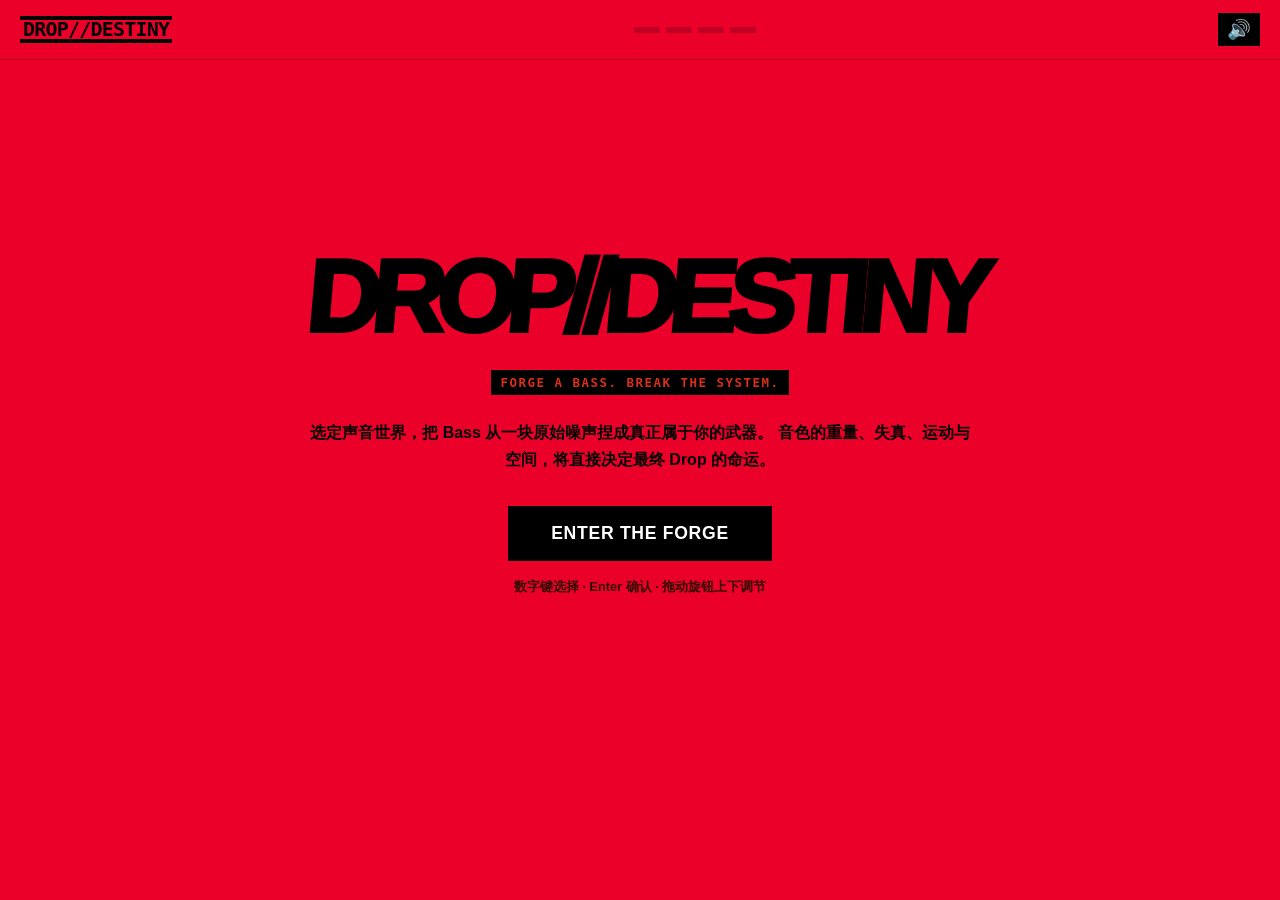
==== commit 98074615: "Focus flow on Bass Forge" ====
--- a/index.html
+++ b/index.html
@@ -14,10 +14,9 @@
       <div class="logo">DROP//DESTINY</div>
       <div class="progress-dots" id="progressDots">
         <span class="dot" data-phase="soundWorld"></span>
+        <span class="dot" data-phase="bassCore"></span>
+        <span class="dot" data-phase="rhythm"></span>
         <span class="dot" data-phase="bassForge"></span>
-        <span class="dot" data-phase="groove"></span>
-        <span class="dot" data-phase="arrangement"></span>
-        <span class="dot" data-phase="liveDrop"></span>
       </div>
       <button id="muteBtn" class="mute-btn" title="静音 (M)" aria-label="静音">
         <span class="icon-on">🔊</span>
@@ -78,21 +77,22 @@
       <section id="intro" class="phase-section active">
         <div class="intro-content">
           <h1 class="intro-title">DROP//DESTINY</h1>
-          <p class="intro-subtitle">引导你完成第一首 Bass Music 作品</p>
+          <p class="intro-subtitle">FORGE A BASS. BREAK THE SYSTEM.</p>
           <p class="intro-desc">
-            选择声音世界，塑造你的 Bass，搭建律动，安排结构，
-            然后亲手砸下最终 Drop——看看观众如何反应。
+            选定声音世界，把 Bass 从一块原始噪声捏成真正属于你的武器。
+            音色的重量、失真、运动与空间，将直接决定最终 Drop 的命运。
           </p>
-          <button class="btn-primary btn-start" id="startBtn">开始创作</button>
-          <p class="intro-hint">键盘：数字键选择，Enter 确认，D/F/J/K 演奏</p>
+          <button class="btn-primary btn-start" id="startBtn">ENTER THE FORGE</button>
+          <p class="intro-hint">数字键选择 · Enter 确认 · 拖动旋钮上下调节</p>
         </div>
         <canvas id="introCanvas" class="bg-canvas"></canvas>
       </section>
 
       <!-- Phase 1: Sound World -->
       <section id="soundWorld" class="phase-section">
-        <h2 class="phase-title">声音世界</h2>
-        <p class="phase-desc">选择一个氛围，设定你的基调</p>
+        <div class="phase-index">01 / SOURCE MATERIAL</div>
+        <h2 class="phase-title">选择声音世界</h2>
+        <p class="phase-desc">决定这台 Bass 武器诞生于怎样的环境。之后的一切交给你的手。</p>
         <div class="option-grid" id="soundWorldOptions"></div>
         <div class="nav-buttons">
           <button class="btn-back" data-back>← 上一步</button>
@@ -100,16 +100,53 @@
         </div>
       </section>
 
-      <!-- Phase 2: Bass Forge -->
+      <!-- Phase 2: Bass Core -->
+      <section id="bassCore" class="phase-section">
+        <div class="phase-index">02 / CORE CHARACTER</div>
+        <h2 class="phase-title">选择 BASS 核心</h2>
+        <p class="phase-desc">它只是原始材料。下一页你会真正把它拆开重做。</p>
+        <div class="option-grid forge-core-options" id="bassPersonalityOptions"></div>
+        <div class="nav-buttons">
+          <button class="btn-back" data-back>← 上一步</button>
+          <button class="btn-next" data-next disabled>下一步 →</button>
+        </div>
+      </section>
+
+      <!-- Phase 3: Rhythm -->
+      <section id="rhythm" class="phase-section">
+        <div class="phase-index">03 / RHYTHM CHASSIS</div>
+        <h2 class="phase-title">选择节奏骨架</h2>
+        <p class="phase-desc">只决定 Bass 被装进哪一种节拍机器；真正的创作重心仍在下一页的合成器。</p>
+        <div class="option-grid rhythm-page-options" id="rhythmOptions"></div>
+        <div class="density-panel rhythm-page-density" id="densityPanel">
+          <span class="density-title">EVENT DENSITY</span>
+          <div class="density-buttons" id="densityButtons">
+            <button class="density-btn" data-density="0">SPARSE</button>
+            <button class="density-btn active" data-density="1">BALANCED</button>
+            <button class="density-btn" data-density="2">BUSY</button>
+          </div>
+        </div>
+        <div class="nav-buttons">
+          <button class="btn-back" data-back>← 上一步</button>
+          <button class="btn-next" data-next disabled>进入合成器 →</button>
+        </div>
+      </section>
+
+      <!-- Phase 4: Bass Forge -->
       <section id="bassForge" class="phase-section">
-        <h2 class="phase-title">Bass Forge</h2>
-        <p class="phase-desc">选择核心性格，然后进入你的简化 Bass 合成器</p>
-        <div class="option-grid" id="bassPersonalityOptions"></div>
-        <div class="macro-panel" id="macroPanel" style="display:none">
+        <div class="phase-index">04 / PRIMARY WORKSPACE</div>
+        <h2 class="phase-title">BASS FORGE</h2>
+        <p class="phase-desc">现在没有选择题。像真正的合成器一样工作：听、调、再听。参数会直接推导最终曲风与 Drop。</p>
+        <div class="macro-panel" id="macroPanel">
           <div class="synth-header">
             <div>
-              <h3 class="macro-title">BASS SYNTH</h3>
-              <p class="synth-subtitle">拖动旋钮上下调节 · 双击恢复预设</p>
+              <span class="forge-stamp">LIVE SYNTHESIS UNIT</span>
+              <h3 class="macro-title">BASS SYNTH // MK-II</h3>
+              <p class="synth-subtitle">上下拖动 / 滚轮调节 · 双击单个旋钮恢复预设</p>
+            </div>
+            <div class="forge-actions">
+              <button class="forge-action-btn forge-hit-btn" id="auditionBass" type="button">HIT BASS</button>
+              <button class="forge-action-btn" id="resetBass" type="button">RESET CORE</button>
             </div>
             <div class="synth-selectors">
               <div class="filter-selector"><label for="oscBType">OSC B</label><select id="oscBType"><option value="sawtooth">SAW</option><option value="square">SQUARE</option><option value="triangle">TRIANGLE</option><option value="sine">SINE</option></select></div>
@@ -122,91 +159,55 @@
             <canvas id="synthWaveCanvas" class="synth-wave-canvas" width="480" height="96"></canvas>
             <div class="waveform-options" id="waveformOptions"></div>
           </div>
-          <div class="synth-param-groups">
-            <div class="synth-param-group"><h4>OSCILLATORS</h4><div class="macro-grid synth-knob-grid">
-              <div class="macro-control"><label>SUB <small>低频重量</small></label><button class="synth-knob" id="synthSub" data-synth-param="sub" data-min="0" data-max="100" data-step="1" role="slider" aria-label="Sub level"><span class="knob-indicator"></span></button><span class="macro-value" id="synthSubVal">50%</span></div>
-              <div class="macro-control"><label>MIX <small>A / B 混合</small></label><button class="synth-knob" id="synthOscMix" data-synth-param="oscMix" data-min="0" data-max="100" data-step="1" role="slider" aria-label="Oscillator mix"><span class="knob-indicator"></span></button><span class="macro-value" id="synthOscMixVal">45%</span></div>
-              <div class="macro-control"><label>DETUNE <small>双振荡宽度</small></label><button class="synth-knob" id="synthDetune" data-synth-param="detune" data-min="0" data-max="36" data-step="1" role="slider" aria-label="Oscillator detune"><span class="knob-indicator"></span></button><span class="macro-value" id="synthDetuneVal">12 ct</span></div>
-              <div class="macro-control"><label>FM <small>金属调制</small></label><button class="synth-knob" id="synthFm" data-synth-param="fm" data-min="0" data-max="100" data-step="1" role="slider" aria-label="FM amount"><span class="knob-indicator"></span></button><span class="macro-value" id="synthFmVal">50%</span></div>
-              <div class="macro-control"><label>DRIVE <small>饱和失真</small></label><button class="synth-knob" id="synthDrive" data-synth-param="drive" data-min="0" data-max="100" data-step="1" role="slider" aria-label="Drive"><span class="knob-indicator"></span></button><span class="macro-value" id="synthDriveVal">50%</span></div>
-            </div></div>
-            <div class="synth-param-group"><h4>FILTER + MOTION</h4><div class="macro-grid synth-knob-grid">
-              <div class="macro-control"><label>CUTOFF <small>滤波频率</small></label><button class="synth-knob" id="synthCutoff" data-synth-param="cutoff" data-min="80" data-max="8000" data-step="10" data-curve="log" role="slider" aria-label="Filter cutoff"><span class="knob-indicator"></span></button><span class="macro-value" id="synthCutoffVal">1200 Hz</span></div>
-              <div class="macro-control"><label>RESO <small>滤波共振</small></label><button class="synth-knob" id="synthResonance" data-synth-param="resonance" data-min="0.5" data-max="20" data-step="0.5" role="slider" aria-label="Filter resonance"><span class="knob-indicator"></span></button><span class="macro-value" id="synthResonanceVal">8.0 Q</span></div>
-              <div class="macro-control"><label>ENV <small>滤波包络</small></label><button class="synth-knob" id="synthFilterEnv" data-synth-param="filterEnv" data-min="0" data-max="100" data-step="1" role="slider" aria-label="Filter envelope"><span class="knob-indicator"></span></button><span class="macro-value" id="synthFilterEnvVal">60%</span></div>
-              <div class="macro-control"><label>RATE <small>同步速度</small></label><button class="synth-knob" id="synthRate" data-synth-param="rate" data-min="0" data-max="4" data-step="1" role="slider" aria-label="Wobble rate"><span class="knob-indicator"></span></button><span class="macro-value" id="synthRateVal">1/4</span></div>
-              <div class="macro-control"><label>DEPTH <small>LFO 深度</small></label><button class="synth-knob" id="synthDepth" data-synth-param="depth" data-min="0" data-max="100" data-step="1" role="slider" aria-label="LFO depth"><span class="knob-indicator"></span></button><span class="macro-value" id="synthDepthVal">50%</span></div>
-            </div></div>
-            <div class="synth-param-group synth-param-group-compact"><h4>AMPLIFIER + SPACE</h4><div class="macro-grid synth-knob-grid">
-              <div class="macro-control"><label>ATTACK <small>起音速度</small></label><button class="synth-knob" id="synthAttack" data-synth-param="attack" data-min="1" data-max="180" data-step="1" data-curve="log" role="slider" aria-label="Amp attack"><span class="knob-indicator"></span></button><span class="macro-value" id="synthAttackVal">5 ms</span></div>
-              <div class="macro-control"><label>RELEASE <small>收音长度</small></label><button class="synth-knob" id="synthRelease" data-synth-param="release" data-min="30" data-max="500" data-step="5" data-curve="log" role="slider" aria-label="Amp release"><span class="knob-indicator"></span></button><span class="macro-value" id="synthReleaseVal">110 ms</span></div>
-              <div class="macro-control"><label>SPACE <small>延迟空间</small></label><button class="synth-knob" id="synthSpace" data-synth-param="space" data-min="0" data-max="100" data-step="1" role="slider" aria-label="Space"><span class="knob-indicator"></span></button><span class="macro-value" id="synthSpaceVal">50%</span></div>
-            </div></div>
-          </div>
-          <p class="macro-hint" id="macroHint">至少改变一个真实参数，塑造属于你的 Bass</p>
-        </div>
-        <div class="nav-buttons">
-          <button class="btn-back" data-back>← 上一步</button>
-          <button class="btn-next" data-next disabled>下一步 →</button>
-        </div>
-      </section>
-
-      <!-- Phase 3: Groove Lab -->
-      <section id="groove" class="phase-section">
-        <h2 class="phase-title">Groove Lab</h2>
-        <p class="phase-desc">选择节奏家族，然后选择密度</p>
-        <div class="option-grid" id="rhythmOptions"></div>
-        <div class="density-panel" id="densityPanel" style="display:none">
-          <h3 class="density-title">密度</h3>
-          <div class="density-buttons" id="densityButtons">
-            <button class="density-btn" data-density="0">Sparse</button>
-            <button class="density-btn active" data-density="1">Balanced</button>
-            <button class="density-btn" data-density="2">Busy</button>
-          </div>
-        </div>
-        <div class="nav-buttons">
-          <button class="btn-back" data-back>← 上一步</button>
-          <button class="btn-next" data-next disabled>下一步 →</button>
-        </div>
-      </section>
-
-      <!-- Phase 4: Arrangement -->
-      <section id="arrangement" class="phase-section">
-        <h2 class="phase-title">Arrangement</h2>
-        <p class="phase-desc">选择歌曲结构，然后决定 Drop 后半段如何变化</p>
-        <div class="option-grid" id="structureOptions"></div>
-        <div class="variation-panel" id="variationPanel" style="display:none">
-          <h3 class="variation-title">Drop 后半段变化</h3>
-          <div class="variation-buttons" id="variationButtons">
-            <button class="variation-btn" data-variation="repeat">Repeat</button>
-            <button class="variation-btn" data-variation="mutate">Mutate</button>
-            <button class="variation-btn" data-variation="lift">Lift</button>
-          </div>
-        </div>
-        <div class="nav-buttons">
-          <button class="btn-back" data-back>← 上一步</button>
-          <button class="btn-next" data-next disabled>下一步 →</button>
-        </div>
-      </section>
-
-      <!-- Phase 5: Live Drop -->
-      <section id="liveDrop" class="phase-section">
-        <h2 class="phase-title">Live Drop</h2>
-        <p class="phase-desc">选择 Drop 强度，然后用 D/F/J/K 编辑一小节 8-step Sequencer</p>
-        <div class="option-grid option-grid-3" id="dropOptions"></div>
-        <div class="pattern-panel" id="patternPanel" style="display:none">
-          <h3 class="pattern-title">一小节 8 步 Pattern</h3>
-          <p class="pattern-hint">点击格子或按 D/F/J/K 键切换。每行一个音色层，每列一个八分音符。</p>
-          <div class="pattern-grid" id="patternGrid"></div>
-          <div class="pattern-actions">
-            <button class="btn-secondary" id="clearPattern">清空</button>
-            <button class="btn-secondary" id="playPattern">试听 Pattern</button>
-            <button class="btn-secondary" id="stopPattern" style="display:none">停止试听</button>
-          </div>
-        </div>
-        <div class="nav-buttons">
-          <button class="btn-back" data-back>← 上一步</button>
-          <button class="btn-next" data-next id="completeDrop" disabled>完成演奏 →</button>
+
+          <div class="synth-console-body">
+            <div class="synth-console-bank synth-console-left">
+              <div class="synth-param-group"><h4>OSCILLATORS</h4><div class="macro-grid synth-knob-grid">
+                <div class="macro-control"><label>SUB <small>低频重量</small></label><button class="synth-knob" id="synthSub" data-synth-param="sub" data-min="0" data-max="100" data-step="1" role="slider" aria-label="Sub level"><span class="knob-indicator"></span></button><span class="macro-value" id="synthSubVal">50%</span></div>
+                <div class="macro-control"><label>MIX <small>A / B 混合</small></label><button class="synth-knob" id="synthOscMix" data-synth-param="oscMix" data-min="0" data-max="100" data-step="1" role="slider" aria-label="Oscillator mix"><span class="knob-indicator"></span></button><span class="macro-value" id="synthOscMixVal">45%</span></div>
+                <div class="macro-control"><label>DETUNE <small>双振荡宽度</small></label><button class="synth-knob" id="synthDetune" data-synth-param="detune" data-min="0" data-max="36" data-step="1" role="slider" aria-label="Oscillator detune"><span class="knob-indicator"></span></button><span class="macro-value" id="synthDetuneVal">12 ct</span></div>
+                <div class="macro-control"><label>FM <small>金属调制</small></label><button class="synth-knob" id="synthFm" data-synth-param="fm" data-min="0" data-max="100" data-step="1" role="slider" aria-label="FM amount"><span class="knob-indicator"></span></button><span class="macro-value" id="synthFmVal">50%</span></div>
+              </div></div>
+
+              <div class="drive-stage" id="driveStage">
+                <div class="drive-stage-copy">
+                  <span class="drive-eyebrow">AUDIO × VISUAL</span>
+                  <h4>DISTORTION</h4>
+                  <div class="drive-heat-readout">
+                    <div class="drive-heat-track"><i id="driveHeatFill"></i></div>
+                    <strong id="driveHeatLabel">CRUSH</strong>
+                  </div>
+                </div>
+                <div class="macro-control macro-control-hero">
+                  <label>DRIVE <small>失真 / 视觉热度</small></label>
+                  <button class="synth-knob synth-knob-hero" id="synthDrive" data-synth-param="drive" data-min="0" data-max="100" data-step="1" role="slider" aria-label="Drive and visual heat"><span class="knob-indicator"></span></button>
+                  <span class="macro-value" id="synthDriveVal">50%</span>
+                </div>
+              </div>
+            </div>
+
+            <div class="synth-visual-dock" id="synthVisualDock" aria-label="合成器中央实时可视化开窗"></div>
+
+            <div class="synth-console-bank synth-console-right">
+              <div class="synth-param-group"><h4>FILTER + MOTION</h4><div class="macro-grid synth-knob-grid">
+                <div class="macro-control"><label>CUTOFF <small>滤波频率</small></label><button class="synth-knob" id="synthCutoff" data-synth-param="cutoff" data-min="80" data-max="8000" data-step="10" data-curve="log" role="slider" aria-label="Filter cutoff"><span class="knob-indicator"></span></button><span class="macro-value" id="synthCutoffVal">1200 Hz</span></div>
+                <div class="macro-control"><label>RESO <small>滤波共振</small></label><button class="synth-knob" id="synthResonance" data-synth-param="resonance" data-min="0.5" data-max="20" data-step="0.5" role="slider" aria-label="Filter resonance"><span class="knob-indicator"></span></button><span class="macro-value" id="synthResonanceVal">8.0 Q</span></div>
+                <div class="macro-control"><label>ENV <small>滤波包络</small></label><button class="synth-knob" id="synthFilterEnv" data-synth-param="filterEnv" data-min="0" data-max="100" data-step="1" role="slider" aria-label="Filter envelope"><span class="knob-indicator"></span></button><span class="macro-value" id="synthFilterEnvVal">60%</span></div>
+                <div class="macro-control"><label>RATE <small>同步速度</small></label><button class="synth-knob" id="synthRate" data-synth-param="rate" data-min="0" data-max="4" data-step="1" role="slider" aria-label="Wobble rate"><span class="knob-indicator"></span></button><span class="macro-value" id="synthRateVal">1/4</span></div>
+                <div class="macro-control"><label>DEPTH <small>LFO 深度</small></label><button class="synth-knob" id="synthDepth" data-synth-param="depth" data-min="0" data-max="100" data-step="1" role="slider" aria-label="LFO depth"><span class="knob-indicator"></span></button><span class="macro-value" id="synthDepthVal">50%</span></div>
+              </div></div>
+              <div class="synth-param-group synth-param-group-compact"><h4>AMP + SPACE</h4><div class="macro-grid synth-knob-grid">
+                <div class="macro-control"><label>ATTACK <small>起音</small></label><button class="synth-knob" id="synthAttack" data-synth-param="attack" data-min="1" data-max="180" data-step="1" data-curve="log" role="slider" aria-label="Amp attack"><span class="knob-indicator"></span></button><span class="macro-value" id="synthAttackVal">5 ms</span></div>
+                <div class="macro-control"><label>RELEASE <small>收音</small></label><button class="synth-knob" id="synthRelease" data-synth-param="release" data-min="30" data-max="500" data-step="5" data-curve="log" role="slider" aria-label="Amp release"><span class="knob-indicator"></span></button><span class="macro-value" id="synthReleaseVal">110 ms</span></div>
+                <div class="macro-control"><label>SPACE <small>空间</small></label><button class="synth-knob" id="synthSpace" data-synth-param="space" data-min="0" data-max="100" data-step="1" role="slider" aria-label="Space"><span class="knob-indicator"></span></button><span class="macro-value" id="synthSpaceVal">50%</span></div>
+              </div></div>
+            </div>
+          </div>
+          <p class="macro-hint" id="macroHint">改变至少一个真实参数，才能完成铸造。</p>
+        </div>
+        <div class="nav-buttons">
+          <button class="btn-back" data-back>← 上一步</button>
+          <button class="btn-next" data-next disabled>铸造结局 →</button>
         </div>
       </section>
 
--- a/styles.css
+++ b/styles.css
@@ -7,27 +7,27 @@
 
 /* ── 1. CSS 变量 ──────────────────────────────────── */
 :root {
-  --bg: #0a0a12;
-  --bg-panel: #12121e;
-  --bg-card: #1a1a2e;
-  --bg-card-hover: #22223e;
-  --bg-card-active: #2a1a3e;
-  --text: #e0e0f0;
-  --text-dim: #8888aa;
+  --bg: #D72F19;
+  --bg-panel: #050505;
+  --bg-card: #17110c;
+  --bg-card-hover: #29160d;
+  --bg-card-active: #38130a;
+  --text: #F4E7C8;
+  --text-dim: #BFA98B;
   --text-bright: #ffffff;
-  --accent: #00ffcc;
-  --accent-2: #ff00aa;
-  --accent-3: #ffcc00;
-  --accent-4: #6644ff;
-  --danger: #ff3344;
-  --border: #2a2a44;
-  --radius: 12px;
-  --radius-sm: 8px;
+  --accent: #FFCE00;
+  --accent-2: #D72F19;
+  --accent-3: #FFFFFF;
+  --accent-4: #FF6A00;
+  --danger: #FF3217;
+  --border: #5B1B0E;
+  --radius: 3px;
+  --radius-sm: 2px;
   --transition: 0.2s ease;
   --font: -apple-system, BlinkMacSystemFont, "Segoe UI", Roboto, "Helvetica Neue", Arial, sans-serif;
   --font-mono: "SF Mono", "Fira Code", Consolas, monospace;
   --shadow: 0 4px 20px rgba(0,0,0,0.4);
-  --shadow-glow: 0 0 20px rgba(0,255,204,0.15);
+  --shadow-glow: 0 0 0 2px #000, 0 0 0 4px rgba(255,206,0,0.72);
 }
 
 /* ── 2. 全局重置 ──────────────────────────────────── */
@@ -44,7 +44,11 @@
 
 body {
   font-family: var(--font);
-  background: var(--bg);
+  background-color: var(--bg);
+  background-image:
+    linear-gradient(115deg, rgba(0,0,0,0.09) 25%, transparent 25% 75%, rgba(0,0,0,0.09) 75%),
+    repeating-linear-gradient(0deg, transparent 0 7px, rgba(0,0,0,0.035) 8px);
+  background-size: 44px 44px, auto;
   color: var(--text);
   min-height: 100vh;
   overflow-x: hidden;
@@ -1478,3 +1482,703 @@
   .visual-live-dot { animation: none; }
   .visual-scanlines { opacity: 0.08; }
 }
+
+/* ═══════════════════════════════════════════════════
+   BRUTAL FORGE — red / industrial yellow / black
+   ═══════════════════════════════════════════════════ */
+header {
+  margin: 0 -20px 16px;
+  padding: 13px 20px;
+  background: #000;
+  border-bottom: 6px solid #FFCE00;
+  box-shadow: 0 5px 0 rgba(0,0,0,0.28);
+}
+
+.logo {
+  color: #FFCE00;
+  font-family: var(--font-mono);
+  font-size: 1.25rem;
+  font-weight: 900;
+  letter-spacing: -0.04em;
+  transform: skew(-5deg);
+}
+
+.progress-dots { gap: 6px; }
+.progress-dots .dot {
+  width: 26px;
+  height: 6px;
+  border-radius: 0;
+  background: #3c2b20;
+  border: 1px solid #6e4c31;
+}
+.progress-dots .dot.active { background: #FFCE00; box-shadow: 0 0 12px rgba(255,206,0,0.72); }
+.progress-dots .dot.done { background: #D72F19; }
+
+.mute-btn {
+  color: #FFCE00;
+  background: #111;
+  border: 1px solid #FFCE00;
+  border-radius: 0;
+}
+
+#app.visual-active .studio-shell {
+  grid-template-columns: minmax(520px, 1.28fr) minmax(500px, 1fr);
+  gap: 20px;
+}
+
+#app.visual-active main {
+  padding: 20px 20px 94px;
+  border: 3px solid #FFCE00;
+  border-radius: 0;
+  background: #050505;
+  box-shadow: 10px 10px 0 #000;
+}
+
+.visual-stage {
+  border: 4px solid #000;
+  border-radius: 0;
+  box-shadow: 0 0 0 2px #FFCE00, 12px 12px 0 #000;
+}
+
+.visual-stage::before {
+  border-radius: 0;
+  box-shadow: inset 0 0 0 2px rgba(255,206,0,0.34), inset 0 0 110px rgba(0,0,0,0.72);
+}
+
+.visual-scanlines {
+  opacity: 0.24;
+  mix-blend-mode: hard-light;
+  background:
+    repeating-linear-gradient(180deg, transparent 0 4px, rgba(255,206,0,0.07) 5px),
+    linear-gradient(90deg, rgba(215,47,25,0.08), transparent 38%, rgba(255,206,0,0.04));
+}
+
+.visual-hud { padding: 16px; }
+.visual-kicker { color: rgba(255,206,0,0.72); }
+.visual-readout strong { color: #FFCE00; text-shadow: 3px 3px 0 #000; }
+.visual-live-dot { background: #D72F19; box-shadow: 0 0 12px #FF3217; }
+.visual-reticle { border-color: rgba(255,206,0,0.26); border-radius: 0; transform: translate(-50%, -50%) rotate(45deg); }
+.visual-hud-bottom {
+  border: 2px solid #FFCE00;
+  border-radius: 0;
+  background: rgba(0,0,0,0.86);
+  backdrop-filter: blur(4px);
+  box-shadow: 5px 5px 0 rgba(215,47,25,0.7);
+}
+.visual-stage .wb-play-btn {
+  border-radius: 0;
+  background: #FFCE00;
+  color: #000;
+  box-shadow: 4px 4px 0 #D72F19;
+}
+.visual-meter b { background: linear-gradient(90deg, #D72F19, #FFCE00, #fff); box-shadow: 0 0 8px #FFCE00; }
+.visual-action-btn {
+  border: 1px solid #FFCE00;
+  border-radius: 0;
+  background: #000;
+  color: #FFCE00;
+}
+.visual-action-btn:hover,
+.visual-action-btn:focus-visible { color: #000; border-color: #FFCE00; background: #FFCE00; }
+
+.phase-index,
+.forge-core-heading,
+.forge-rhythm-copy,
+.forge-stamp,
+.drive-eyebrow {
+  font-family: var(--font-mono);
+  text-transform: uppercase;
+  letter-spacing: 0.14em;
+}
+
+.phase-index {
+  display: inline-block;
+  margin-bottom: 8px;
+  padding: 3px 7px;
+  color: #000;
+  background: #FFCE00;
+  font-size: 0.64rem;
+  font-weight: 900;
+}
+
+.phase-title {
+  margin-bottom: 2px;
+  color: #FFF7E2;
+  font-size: clamp(1.8rem, 2.5vw, 2.7rem);
+  font-weight: 950;
+  letter-spacing: -0.055em;
+  line-height: 0.95;
+  text-transform: uppercase;
+}
+.phase-desc { color: #BFA98B; border-left: 5px solid #D72F19; padding-left: 10px; }
+
+.forge-core-heading {
+  display: flex;
+  justify-content: space-between;
+  align-items: baseline;
+  margin: 18px 0 8px;
+  color: #FFCE00;
+  font-size: 0.68rem;
+  font-weight: 900;
+}
+.forge-core-heading small { color: #8F7560; font-size: 0.58rem; letter-spacing: 0; text-transform: none; }
+
+.option-grid { gap: 8px; }
+.option-card {
+  min-height: 82px;
+  padding: 13px;
+  border: 2px solid #432014;
+  border-radius: 0;
+  background: #130e0a;
+  box-shadow: inset 0 -4px 0 rgba(0,0,0,0.35);
+}
+.option-card:hover { background: #211209; border-color: #FFCE00; transform: translate(-2px, -2px); box-shadow: 4px 4px 0 #D72F19; }
+.option-card.selected { background: #FFCE00; border-color: #000; box-shadow: 5px 5px 0 #D72F19; }
+.option-card.selected .opt-label,
+.option-card.selected .opt-desc,
+.option-card.selected .opt-num { color: #000; }
+.option-card.selected::after { color: #000; }
+.option-card .opt-label { font-size: 1rem; text-transform: uppercase; }
+
+.macro-panel {
+  padding: 15px;
+  border: 2px solid #FFCE00;
+  border-radius: 0;
+  background: #080604;
+  box-shadow: 7px 7px 0 #D72F19;
+}
+.synth-header { display: grid; grid-template-columns: 1fr auto; align-items: end; }
+.synth-header .synth-selectors { grid-column: 1 / -1; }
+.forge-stamp { color: #D72F19; font-size: 0.58rem; font-weight: 900; }
+.macro-title { color: #FFCE00; font-size: 1.15rem; }
+.forge-actions { display: flex; gap: 7px; }
+.forge-action-btn {
+  padding: 9px 12px;
+  border: 1px solid #FFCE00;
+  border-radius: 0;
+  background: #000;
+  color: #FFCE00;
+  font: 800 0.64rem var(--font-mono);
+  letter-spacing: 0.08em;
+}
+.forge-action-btn:hover { background: #FFCE00; color: #000; }
+.forge-hit-btn { background: #D72F19; color: #fff; border-color: #D72F19; }
+
+.filter-selector select {
+  border: 1px solid #5B1B0E;
+  border-radius: 0;
+  background: #000;
+  color: #FFCE00;
+}
+.wavetable-rack {
+  border: 2px solid #2E190E;
+  border-radius: 0;
+  background: #000;
+}
+.synth-wave-canvas { border-radius: 0; background: repeating-linear-gradient(0deg, transparent 0 15px, rgba(255,206,0,0.055) 16px); }
+.waveform-btn { border-radius: 0; background: #120d08; }
+.waveform-btn:hover,
+.waveform-btn.active { color: #000; border-color: #FFCE00; background: #FFCE00; box-shadow: 3px 3px 0 #D72F19; }
+
+.forge-rhythm-rack {
+  display: grid;
+  grid-template-columns: 1fr;
+  gap: 10px;
+  margin: 0 0 14px;
+  padding: 12px;
+  border: 2px solid #D72F19;
+  background: #0c0805;
+}
+.forge-rhythm-copy { display: flex; justify-content: space-between; color: #FFCE00; font-size: 0.65rem; font-weight: 900; }
+.forge-rhythm-copy small { color: #A58C71; font-size: 0.58rem; letter-spacing: 0; text-transform: none; }
+.forge-rhythm-options { grid-template-columns: repeat(4, 1fr); margin: 0; }
+.forge-rhythm-options .option-card { min-height: 52px; padding: 10px 7px; }
+.forge-rhythm-options .opt-desc { display: none; }
+.forge-rhythm-options .opt-label { font: 800 0.68rem var(--font-mono); }
+.forge-rhythm-options .opt-num { font-size: 0.55rem; }
+.forge-density-panel {
+  display: grid;
+  grid-template-columns: auto 1fr;
+  align-items: center;
+  gap: 12px;
+  margin: 0;
+  padding: 0;
+  border: 0;
+  background: transparent;
+}
+.density-title { margin: 0; color: #BFA98B; font: 0.58rem var(--font-mono); letter-spacing: 0.1em; }
+.density-btn { padding: 8px 7px; border-radius: 0; background: #000; border-color: #51311d; font: 700 0.62rem var(--font-mono); }
+.density-btn.active { background: #D72F19; color: #fff; border-color: #FFCE00; }
+
+.drive-stage {
+  --drive-level: 0.5;
+  display: grid;
+  grid-template-columns: 1fr 150px;
+  gap: 16px;
+  align-items: center;
+  margin-bottom: 14px;
+  padding: 15px 18px;
+  border: 3px solid #FFCE00;
+  background:
+    linear-gradient(105deg, rgba(0,0,0,0.78), rgba(0,0,0,0.2)),
+    repeating-linear-gradient(-52deg, #D72F19 0 16px, #AE1D0C 17px 31px);
+  box-shadow: inset 0 0 0 2px #000, 6px 6px 0 #000;
+}
+.drive-stage[data-heat="high"] { border-color: #fff; box-shadow: inset 0 0 0 2px #000, 7px 7px 0 #FFCE00; }
+.drive-stage-copy h4 { margin: 2px 0 3px; color: #fff; font-size: 1.55rem; line-height: 1; letter-spacing: -0.04em; }
+.drive-stage-copy p { max-width: 360px; color: #F4DDBB; font-size: 0.72rem; }
+.drive-eyebrow { color: #FFCE00; font-size: 0.56rem; }
+.drive-heat-readout { display: grid; grid-template-columns: 1fr auto; align-items: center; gap: 9px; margin-top: 11px; }
+.drive-heat-track { height: 9px; border: 2px solid #000; background: #1a0c07; }
+.drive-heat-track i { display: block; width: 50%; height: 100%; background: linear-gradient(90deg, #FFCE00 0 45%, #FF5A17 70%, #fff 100%); transition: width 100ms linear; }
+.drive-heat-readout strong { color: #FFCE00; font: 900 0.64rem var(--font-mono); }
+.macro-control-hero { gap: 5px; }
+.macro-control-hero label { color: #fff; }
+.synth-knob-hero { width: 106px; height: 106px; flex-basis: 106px; border-width: 3px; }
+.synth-knob-hero .knob-indicator { top: 12px; height: 28px; transform-origin: 50% 40px; }
+
+.synth-param-group {
+  border: 1px solid #4C2816;
+  border-radius: 0;
+  background: #0b0806;
+}
+.synth-param-group h4 { color: #FFCE00; }
+.synth-knob {
+  border-color: #5C3820;
+  background: radial-gradient(circle at 38% 32%, #594425 0 7%, #1b140c 28%, #050505 70%);
+  box-shadow: inset 0 0 0 6px #0c0905, 4px 5px 0 #000;
+}
+.synth-knob::before { background: conic-gradient(from 225deg, #FFCE00 0deg, #FFCE00 var(--knob-fill, 0deg), #3b1a0c var(--knob-fill, 0deg), #3b1a0c 270deg, transparent 270deg); }
+.synth-knob:hover,
+.synth-knob:focus-visible { border-color: #FFCE00; box-shadow: inset 0 0 0 6px #0c0905, 0 0 0 3px #D72F19; }
+.knob-indicator { background: #D72F19; box-shadow: 0 0 6px #FFCE00; }
+.macro-value { color: #FFCE00; }
+.macro-hint { padding: 9px; border-left: 4px solid #D72F19; background: #000; }
+.macro-hint.adjusted { color: #FFCE00; }
+
+.btn-primary,
+.btn-secondary,
+.btn-back,
+.btn-next {
+  border-radius: 0;
+  text-transform: uppercase;
+  letter-spacing: 0.04em;
+}
+.btn-primary,
+.btn-next { background: #FFCE00; color: #000; box-shadow: 4px 4px 0 #D72F19; }
+.btn-secondary { border-color: #FFCE00; background: #000; color: #FFCE00; }
+.btn-back { border-color: #6A3D24; color: #C3AA8E; }
+
+footer { background: #000; border-top: 4px solid #FFCE00; }
+.dna-bar .dna-track { background: #2A160D; border-radius: 0; }
+.dna-bar .dna-fill { border-radius: 0; }
+
+#intro.active { min-height: 78vh; }
+.intro-content { max-width: 740px; padding: 36px; border: 5px solid #000; background: rgba(215,47,25,0.72); box-shadow: 14px 14px 0 #000; }
+.intro-title {
+  color: #000;
+  background: none;
+  -webkit-text-fill-color: #000;
+  font: 950 clamp(3.4rem, 8vw, 7.5rem)/0.78 Arial Black, Impact, sans-serif;
+  letter-spacing: -0.09em;
+  text-shadow: 5px 5px 0 #FFCE00;
+  transform: skew(-5deg);
+}
+.intro-subtitle { margin-top: 24px; color: #FFCE00; background: #000; display: inline-block; padding: 5px 9px; font: 900 0.78rem var(--font-mono); letter-spacing: 0.12em; }
+.intro-desc { color: #000; font-weight: 750; }
+.btn-start { border: 3px solid #000; background: #FFCE00; box-shadow: 7px 7px 0 #000; }
+.intro-hint { color: #330b04; font-weight: 700; }
+
+.result-style .style-name { background: none; -webkit-text-fill-color: var(--accent); color: var(--accent); text-shadow: 3px 3px 0 #D72F19; }
+.result-radar,
+.result-scores,
+.result-reaction { border-radius: 0; border-color: #6A2A16; background: #0a0705; }
+
+#app[data-ending-style="melodicDubstep"] { --accent: #F6E7C1; --accent-2: #3E7CB1; --accent-4: #FFCE00; }
+#app[data-ending-style="bassHouse"] { --accent: #FFE600; --accent-2: #FF5B17; --accent-4: #FFFFFF; }
+#app[data-ending-style="brostep"] { --accent: #FF4A18; --accent-2: #FFCE00; --accent-4: #FFFFFF; }
+#app[data-ending-style="hybridTrap"] { --accent: #FFCE00; --accent-2: #D72F19; --accent-4: #F6E7C1; }
+#app[data-ending-style="riddimDubstep"] { --accent: #FFCE00; --accent-2: #111111; --accent-4: #F4E7C5; }
+
+@media (max-width: 1250px) {
+  #app.visual-active .studio-shell { grid-template-columns: minmax(460px, 1.05fr) minmax(470px, 1fr); }
+}
+
+@media (max-width: 1100px) {
+  #app.visual-active .studio-shell { grid-template-columns: 1fr; }
+  .synth-header { grid-template-columns: 1fr auto; }
+}
+
+@media (max-width: 768px) {
+  header { margin: 0 -10px 12px; padding: 11px 10px; }
+  #app.visual-active main { border-width: 2px; box-shadow: 5px 5px 0 #000; }
+  .forge-rhythm-options { grid-template-columns: repeat(2, 1fr); }
+  .drive-stage { grid-template-columns: 1fr 112px; padding: 12px; }
+  .synth-knob-hero { width: 86px; height: 86px; flex-basis: 86px; }
+  .synth-knob-hero .knob-indicator { top: 10px; height: 22px; transform-origin: 50% 32px; }
+  .forge-rhythm-copy { flex-direction: column; gap: 3px; }
+  .intro-content { padding: 24px 16px; border-width: 4px; box-shadow: 8px 8px 0 #000; }
+}
+
+@media (max-width: 480px) {
+  .synth-header { grid-template-columns: 1fr; }
+  .forge-actions { grid-row: 2; }
+  .synth-header .synth-selectors { grid-column: 1; }
+  .drive-stage { grid-template-columns: 1fr; }
+  .macro-control-hero { flex-direction: row; justify-content: center; flex-wrap: wrap; }
+  .forge-density-panel { grid-template-columns: 1fr; }
+}
+
+/* Poster refinement — flat red editorial system inspired by the supplied reference. */
+body {
+  background: #D72F19;
+  color: #000;
+}
+
+header {
+  background: #D72F19;
+  border-bottom: 1px solid rgba(0,0,0,0.22);
+  box-shadow: none;
+}
+.logo {
+  color: #000;
+  padding: 0 3px;
+  border-top: 4px solid #000;
+  border-bottom: 4px solid #000;
+  transform: none;
+  line-height: 0.92;
+}
+.progress-dots .dot { background: rgba(0,0,0,0.18); border-color: transparent; }
+.progress-dots .dot.active,
+.progress-dots .dot.done { background: #000; box-shadow: none; }
+.mute-btn { color: #D72F19; background: #000; border-color: #000; }
+
+#app.visual-active main {
+  border: 2px solid #000;
+  background: #D72F19;
+  box-shadow: 8px 8px 0 #000;
+}
+.phase-index { color: #D72F19; background: #000; }
+.phase-title { color: #000; font-family: Arial Black, Impact, sans-serif; }
+.phase-desc { color: #260500; border-left-color: #000; }
+.forge-core-heading { color: #000; border-top: 2px solid #000; padding-top: 8px; }
+.forge-core-heading small { color: rgba(0,0,0,0.62); }
+
+.option-card {
+  border: 1px solid rgba(0,0,0,0.42);
+  background: transparent;
+  box-shadow: none;
+}
+.option-card .opt-label,
+.option-card .opt-desc,
+.option-card .opt-num { color: #000; }
+.option-card:hover {
+  color: #D72F19;
+  background: #000;
+  border-color: #000;
+  box-shadow: none;
+}
+.option-card:hover .opt-label,
+.option-card:hover .opt-desc,
+.option-card:hover .opt-num { color: #D72F19; }
+.option-card.selected {
+  color: #D72F19;
+  background: #000;
+  border-color: #000;
+  box-shadow: none;
+}
+.option-card.selected .opt-label,
+.option-card.selected .opt-desc,
+.option-card.selected .opt-num,
+.option-card.selected::after { color: #D72F19; }
+
+.macro-panel {
+  border: 0;
+  border-top: 6px solid #000;
+  padding: 18px 0 0;
+  background: transparent;
+  box-shadow: none;
+}
+.forge-stamp { color: #000; }
+.macro-title { color: #000; font-family: Arial Black, Impact, sans-serif; font-size: 1.45rem; }
+.synth-subtitle { color: rgba(0,0,0,0.65); }
+.forge-action-btn { border-color: #000; background: transparent; color: #000; }
+.forge-action-btn:hover { background: #000; color: #D72F19; }
+.forge-hit-btn { background: #000; color: #fff; }
+
+.synth-selectors { border-top: 1px solid rgba(0,0,0,0.25); padding-top: 11px; }
+.filter-selector label { color: #000; }
+.filter-selector select { border-color: #000; background: #000; color: #FFCE00; }
+
+.forge-rhythm-rack {
+  border: 1px solid #000;
+  background: transparent;
+}
+.forge-rhythm-copy { color: #000; }
+.forge-rhythm-copy small { color: rgba(0,0,0,0.62); }
+.forge-rhythm-options .option-card { border-color: rgba(0,0,0,0.4); }
+.density-title { color: #000; }
+.density-btn { color: #000; background: transparent; border-color: #000; }
+.density-btn.active { background: #000; color: #FFCE00; border-color: #000; }
+
+.drive-stage {
+  border: 0;
+  background: #000;
+  box-shadow: none;
+}
+.drive-stage[data-heat="high"] { border: 0; box-shadow: inset 0 0 0 3px #FFCE00; }
+.drive-stage-copy p { color: #d8b8a9; }
+
+.synth-param-group { border: 0; background: #000; }
+.synth-param-group h4 { padding-bottom: 7px; border-bottom: 1px solid #462117; }
+.macro-control label { color: #F4E7C8; }
+.macro-control label small { color: #9e8171; }
+.macro-hint { color: #000; border-left-color: #000; background: transparent; font-weight: 750; }
+.macro-hint.adjusted { color: #000; }
+
+.btn-primary,
+.btn-next { color: #fff; background: #000; box-shadow: none; }
+.btn-primary:hover,
+.btn-next:hover:not(:disabled) { color: #FFCE00; background: #000; }
+.btn-next:disabled { color: rgba(0,0,0,0.38); background: rgba(0,0,0,0.13); }
+.btn-back { color: #000; border-color: #000; }
+.btn-secondary { color: #fff; background: #000; border-color: #000; }
+
+footer { color: #000; background: #D72F19; border-top: 2px solid #000; }
+.dna-bar .dna-name,
+.dna-bar .dna-val,
+.phase-label { color: #000; }
+.dna-bar .dna-track { background: rgba(0,0,0,0.22); }
+
+.intro-content { border: 0; background: transparent; box-shadow: none; }
+.intro-title { text-shadow: none; }
+.intro-subtitle { color: #D72F19; background: #000; }
+.btn-start { color: #fff; background: #000; border-color: #000; box-shadow: none; }
+
+.result-style .style-label,
+.result-style .style-secondary { color: #1e0500; }
+.result-style .style-name { color: #000; -webkit-text-fill-color: #000; text-shadow: none; }
+.result-radar,
+.result-scores,
+.result-reaction { color: #F4E7C8; background: #000; border-color: #000; }
+.result-reaction { border-left-color: #FFCE00; }
+
+@media (max-width: 768px) {
+  #app.visual-active main { box-shadow: 5px 5px 0 #000; }
+  #app.visual-active footer { padding-left: 10px; padding-right: 10px; }
+}
+
+/* Cinema flow + dedicated synthesizer layout. */
+body,
+header,
+#app.visual-active main,
+footer { background-color: #EA0029; }
+
+#app.visual-active .studio-shell {
+  display: flex;
+  flex-direction: column;
+  gap: 28px;
+  align-items: stretch;
+}
+
+.visual-stage:not(.synth-docked) {
+  position: relative;
+  top: auto;
+  width: 100%;
+  height: auto;
+  min-height: 270px;
+  max-height: 490px;
+  aspect-ratio: 2.35 / 1;
+  border: 5px solid #000;
+  box-shadow: none;
+}
+
+#app.visual-active main {
+  width: min(1120px, 100%);
+  max-height: none;
+  margin: 0 auto;
+  padding: 4px 0 28px;
+  overflow: visible;
+  border: 0;
+  box-shadow: none;
+}
+
+#app.visual-active footer {
+  position: relative;
+  left: auto;
+  right: auto;
+  width: auto;
+  margin: 20px 0 0;
+  padding: 10px 20px;
+}
+
+#app[data-phase="bassForge"] main { width: min(1540px, 100%); }
+
+.phase-section:not(#bassForge):not(#result) {
+  max-width: 960px;
+  margin: 0 auto;
+}
+
+.option-grid {
+  gap: 0;
+  border-top: 1px solid rgba(0,0,0,0.28);
+}
+.option-card {
+  min-height: 92px;
+  border: 0;
+  border-bottom: 1px solid rgba(0,0,0,0.28);
+  background: transparent;
+  box-shadow: none;
+}
+.option-card:hover { transform: none; box-shadow: none; }
+
+.phase-index { background: #000; color: #EA0029; }
+.phase-desc { max-width: 720px; }
+
+.visual-stage,
+.visual-stage::before,
+.visual-stage .wb-canvas { border-radius: 0; }
+.visual-stage::before { box-shadow: inset 0 0 0 1px rgba(255,255,255,0.09), inset 0 0 100px rgba(0,0,0,0.68); }
+.visual-readout strong { color: #fff; text-shadow: none; }
+.visual-kicker { color: rgba(255,255,255,0.58); }
+.visual-live-dot { background: #EA0029; box-shadow: 0 0 10px #EA0029; }
+.visual-hud-bottom { border-color: rgba(255,255,255,0.4); box-shadow: none; }
+.visual-stage .wb-play-btn { color: #000; background: #fff; box-shadow: none; }
+.visual-meter b { background: linear-gradient(90deg, #EA0029, #fff); box-shadow: none; }
+.visual-action-btn { color: #fff; border-color: rgba(255,255,255,0.56); }
+.visual-action-btn:hover,
+.visual-action-btn:focus-visible { color: #000; border-color: #fff; background: #fff; }
+.visual-reticle { border-color: rgba(255,255,255,0.28); }
+
+.rhythm-page-density {
+  display: grid;
+  grid-template-columns: auto minmax(300px, 1fr);
+  align-items: center;
+  gap: 28px;
+  margin-top: 22px;
+  padding: 16px 0;
+  border: 0;
+  border-top: 2px solid #000;
+  border-bottom: 1px solid rgba(0,0,0,0.28);
+  background: transparent;
+}
+.rhythm-page-density .density-title { color: #000; }
+.rhythm-page-density .density-btn { color: #000; border-color: #000; }
+.rhythm-page-density .density-btn.active { color: #EA0029; background: #000; }
+
+#bassForge .macro-panel {
+  display: block;
+  padding: 18px;
+  border: 3px solid #000;
+  background: #080808;
+}
+#bassForge .forge-stamp { color: #EA0029; }
+#bassForge .macro-title { color: #fff; }
+#bassForge .synth-subtitle { color: #9d9d9d; }
+#bassForge .synth-selectors { border-top-color: #282828; }
+#bassForge .filter-selector label { color: #aaa; }
+#bassForge .filter-selector select { color: #fff; border-color: #454545; }
+#bassForge .forge-action-btn { color: #fff; border-color: #fff; }
+#bassForge .forge-action-btn:hover { color: #000; background: #fff; }
+#bassForge .forge-hit-btn { color: #fff; background: #EA0029; border-color: #EA0029; }
+#bassForge .wavetable-rack { border-color: #2f2f2f; }
+#bassForge .waveform-btn { color: #aaa; border-color: #333; }
+#bassForge .waveform-btn:hover,
+#bassForge .waveform-btn.active { color: #000; border-color: #fff; background: #fff; box-shadow: none; }
+
+.synth-console-body {
+  display: grid;
+  grid-template-columns: minmax(220px, 0.86fr) minmax(330px, 1.1fr) minmax(250px, 0.96fr);
+  gap: 14px;
+  align-items: stretch;
+}
+.synth-console-bank { display: grid; gap: 12px; align-content: stretch; }
+.synth-console-left { grid-template-rows: 1fr auto; }
+.synth-console-right { grid-template-rows: 1fr auto; }
+.synth-console-bank .synth-param-group { height: 100%; }
+.synth-console-bank .macro-grid { grid-template-columns: repeat(2, minmax(82px, 1fr)); }
+.synth-console-right .synth-param-group:first-child .macro-grid { grid-template-columns: repeat(2, minmax(78px, 1fr)); }
+.synth-console-right .synth-param-group:first-child .macro-control:last-child { grid-column: 1 / -1; }
+.synth-console-right .synth-param-group-compact .macro-grid { grid-template-columns: repeat(3, minmax(72px, 1fr)); }
+
+.synth-visual-dock {
+  position: relative;
+  min-width: 0;
+  aspect-ratio: 1 / 1;
+  align-self: center;
+  overflow: hidden;
+  border: 8px solid #000;
+  outline: 1px solid #383838;
+  background: #000;
+}
+.synth-visual-dock::before {
+  content: 'LIVE SIGNAL';
+  position: absolute;
+  top: 8px;
+  left: 10px;
+  z-index: 6;
+  color: rgba(255,255,255,0.5);
+  font: 0.52rem var(--font-mono);
+  letter-spacing: 0.16em;
+  pointer-events: none;
+}
+.synth-visual-dock .visual-stage.synth-docked {
+  position: relative;
+  top: auto;
+  width: 100%;
+  height: 100%;
+  min-height: 0;
+  max-height: none;
+  aspect-ratio: 1 / 1;
+  border: 0;
+  box-shadow: none;
+}
+.synth-docked .visual-hud { padding: 9px; }
+.synth-docked .visual-hud-top { padding-top: 12px; }
+.synth-docked .visual-kicker,
+.synth-docked .visual-stage-state,
+.synth-docked .visual-meters { display: none; }
+.synth-docked .visual-readout strong { font-size: 0.68rem; letter-spacing: 0.08em; }
+.synth-docked .visual-hud-bottom { padding: 6px; background: rgba(0,0,0,0.74); }
+.synth-docked .visual-stage .wb-play-btn,
+.synth-docked .wb-play-btn { width: 30px; height: 30px; }
+.synth-docked .wb-info { min-width: 74px; font-size: 0.62rem; }
+.synth-docked .visual-action-btn { height: 28px; min-width: 34px; font-size: 0.52rem; }
+
+#bassForge .synth-param-group h4 { color: #fff; border-bottom-color: #333; }
+#bassForge .synth-knob::before {
+  background: conic-gradient(from 225deg, #fff 0deg, #fff var(--knob-fill, 0deg), #351111 var(--knob-fill, 0deg), #351111 270deg, transparent 270deg);
+}
+#bassForge .knob-indicator { background: #EA0029; box-shadow: none; }
+#bassForge .macro-value { color: #fff; }
+#bassForge .drive-stage { background: #111; box-shadow: inset 0 0 0 1px #333; }
+#bassForge .drive-stage[data-heat="high"] { box-shadow: inset 0 0 0 2px #EA0029; }
+#bassForge .drive-heat-track i { background: linear-gradient(90deg, #fff, #EA0029 75%, #FFCE00); }
+#bassForge .drive-heat-readout strong { color: #fff; }
+#bassForge .macro-hint { color: #fff; border-left-color: #EA0029; background: #111; }
+
+@media (max-width: 1050px) {
+  .synth-console-body { grid-template-columns: 1fr 1fr; }
+  .synth-visual-dock { grid-column: 1 / -1; grid-row: 1; width: min(480px, 76vw); justify-self: center; }
+  .synth-console-left { grid-column: 1; }
+  .synth-console-right { grid-column: 2; }
+}
+
+@media (max-width: 720px) {
+  .visual-stage:not(.synth-docked) { min-height: 190px; aspect-ratio: 1.75 / 1; }
+  .rhythm-page-density { grid-template-columns: 1fr; gap: 10px; }
+  .synth-console-body { grid-template-columns: 1fr; }
+  .synth-visual-dock { grid-column: 1; width: min(100%, 430px); }
+  .synth-console-left,
+  .synth-console-right { grid-column: 1; }
+}
+
+#intro .bg-canvas {
+  display: block;
+  opacity: 1;
+  mix-blend-mode: multiply;
+}
+
+@media (prefers-reduced-motion: reduce) {
+  #intro .bg-canvas { display: none; }
+}
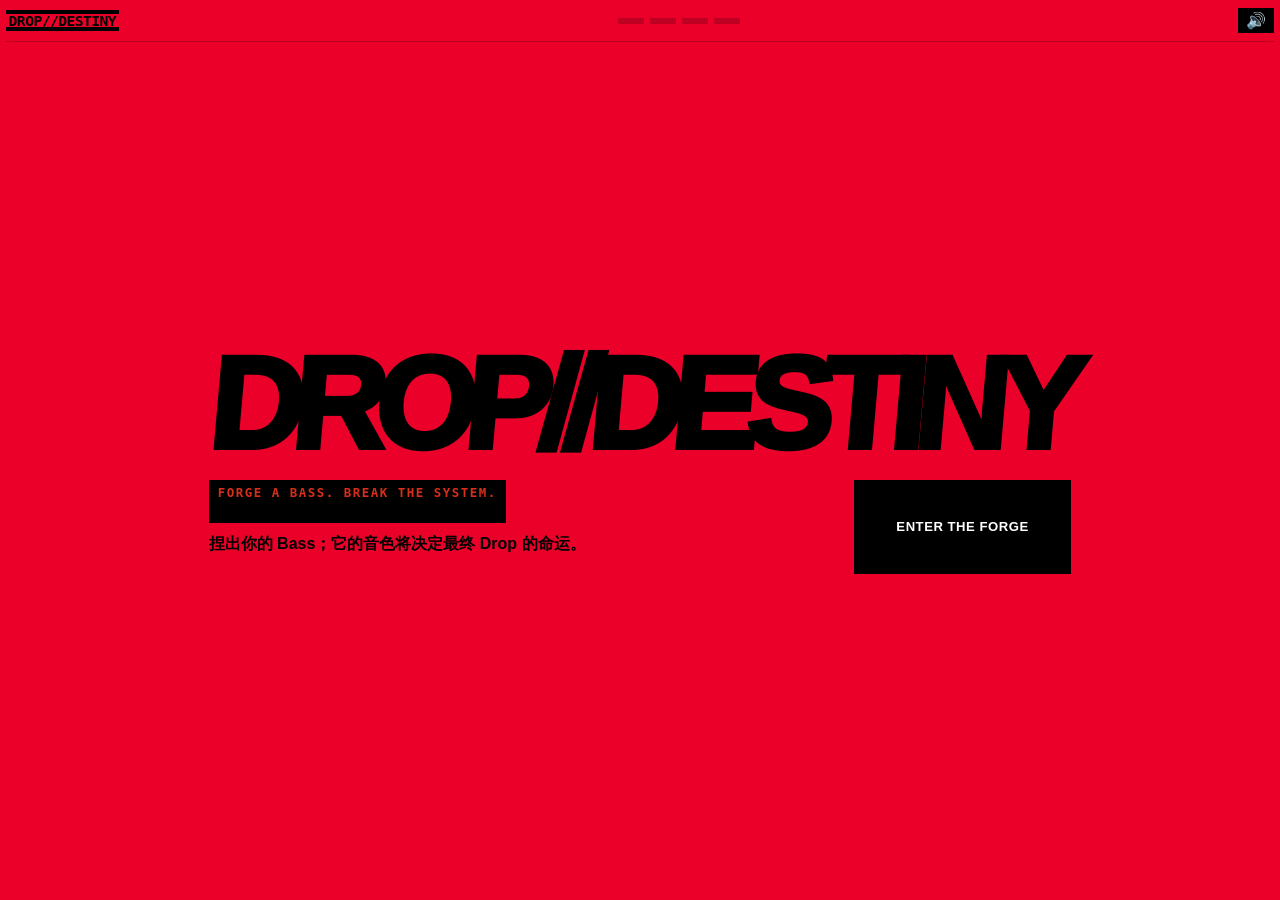
==== commit 2ebae51d: "Refine single-screen layout and visual effects" ====
--- a/index.html
+++ b/index.html
@@ -32,7 +32,6 @@
         <div class="visual-hud">
           <div class="visual-hud-top">
             <div class="visual-readout">
-              <span class="visual-kicker">AUDIO REACTIVE / LIVE</span>
               <strong id="visualSceneLabel">DESTINY SIGNAL</strong>
             </div>
             <div class="visual-stage-state">
@@ -40,8 +39,6 @@
               <span id="visualSectionLabel">CREATION LOOP</span>
             </div>
           </div>
-
-          <div class="visual-reticle" aria-hidden="true"><span></span></div>
 
           <div class="visual-hud-bottom">
             <div class="visual-transport">
@@ -56,12 +53,6 @@
               </div>
             </div>
 
-            <div class="visual-meters" aria-label="实时频段能量">
-              <div class="visual-meter"><span>LOW</span><i><b id="visualBassMeter"></b></i></div>
-              <div class="visual-meter"><span>MID</span><i><b id="visualMidMeter"></b></i></div>
-              <div class="visual-meter"><span>AIR</span><i><b id="visualTrebleMeter"></b></i></div>
-            </div>
-
             <div class="visual-actions">
               <button id="visualModeBtn" class="visual-action-btn" type="button" title="切换视觉模式">AUTO</button>
               <button id="visualFullscreenBtn" class="visual-action-btn visual-fullscreen-btn" type="button" title="全屏可视化" aria-label="全屏可视化">⛶</button>
@@ -78,12 +69,8 @@
         <div class="intro-content">
           <h1 class="intro-title">DROP//DESTINY</h1>
           <p class="intro-subtitle">FORGE A BASS. BREAK THE SYSTEM.</p>
-          <p class="intro-desc">
-            选定声音世界，把 Bass 从一块原始噪声捏成真正属于你的武器。
-            音色的重量、失真、运动与空间，将直接决定最终 Drop 的命运。
-          </p>
+          <p class="intro-desc">捏出你的 Bass；它的音色将决定最终 Drop 的命运。</p>
           <button class="btn-primary btn-start" id="startBtn">ENTER THE FORGE</button>
-          <p class="intro-hint">数字键选择 · Enter 确认 · 拖动旋钮上下调节</p>
         </div>
         <canvas id="introCanvas" class="bg-canvas"></canvas>
       </section>
@@ -92,7 +79,6 @@
       <section id="soundWorld" class="phase-section">
         <div class="phase-index">01 / SOURCE MATERIAL</div>
         <h2 class="phase-title">选择声音世界</h2>
-        <p class="phase-desc">决定这台 Bass 武器诞生于怎样的环境。之后的一切交给你的手。</p>
         <div class="option-grid" id="soundWorldOptions"></div>
         <div class="nav-buttons">
           <button class="btn-back" data-back>← 上一步</button>
@@ -104,7 +90,6 @@
       <section id="bassCore" class="phase-section">
         <div class="phase-index">02 / CORE CHARACTER</div>
         <h2 class="phase-title">选择 BASS 核心</h2>
-        <p class="phase-desc">它只是原始材料。下一页你会真正把它拆开重做。</p>
         <div class="option-grid forge-core-options" id="bassPersonalityOptions"></div>
         <div class="nav-buttons">
           <button class="btn-back" data-back>← 上一步</button>
@@ -116,7 +101,6 @@
       <section id="rhythm" class="phase-section">
         <div class="phase-index">03 / RHYTHM CHASSIS</div>
         <h2 class="phase-title">选择节奏骨架</h2>
-        <p class="phase-desc">只决定 Bass 被装进哪一种节拍机器；真正的创作重心仍在下一页的合成器。</p>
         <div class="option-grid rhythm-page-options" id="rhythmOptions"></div>
         <div class="density-panel rhythm-page-density" id="densityPanel">
           <span class="density-title">EVENT DENSITY</span>
@@ -136,13 +120,10 @@
       <section id="bassForge" class="phase-section">
         <div class="phase-index">04 / PRIMARY WORKSPACE</div>
         <h2 class="phase-title">BASS FORGE</h2>
-        <p class="phase-desc">现在没有选择题。像真正的合成器一样工作：听、调、再听。参数会直接推导最终曲风与 Drop。</p>
         <div class="macro-panel" id="macroPanel">
           <div class="synth-header">
             <div>
-              <span class="forge-stamp">LIVE SYNTHESIS UNIT</span>
               <h3 class="macro-title">BASS SYNTH // MK-II</h3>
-              <p class="synth-subtitle">上下拖动 / 滚轮调节 · 双击单个旋钮恢复预设</p>
             </div>
             <div class="forge-actions">
               <button class="forge-action-btn forge-hit-btn" id="auditionBass" type="button">HIT BASS</button>
@@ -163,23 +144,21 @@
           <div class="synth-console-body">
             <div class="synth-console-bank synth-console-left">
               <div class="synth-param-group"><h4>OSCILLATORS</h4><div class="macro-grid synth-knob-grid">
-                <div class="macro-control"><label>SUB <small>低频重量</small></label><button class="synth-knob" id="synthSub" data-synth-param="sub" data-min="0" data-max="100" data-step="1" role="slider" aria-label="Sub level"><span class="knob-indicator"></span></button><span class="macro-value" id="synthSubVal">50%</span></div>
-                <div class="macro-control"><label>MIX <small>A / B 混合</small></label><button class="synth-knob" id="synthOscMix" data-synth-param="oscMix" data-min="0" data-max="100" data-step="1" role="slider" aria-label="Oscillator mix"><span class="knob-indicator"></span></button><span class="macro-value" id="synthOscMixVal">45%</span></div>
-                <div class="macro-control"><label>DETUNE <small>双振荡宽度</small></label><button class="synth-knob" id="synthDetune" data-synth-param="detune" data-min="0" data-max="36" data-step="1" role="slider" aria-label="Oscillator detune"><span class="knob-indicator"></span></button><span class="macro-value" id="synthDetuneVal">12 ct</span></div>
-                <div class="macro-control"><label>FM <small>金属调制</small></label><button class="synth-knob" id="synthFm" data-synth-param="fm" data-min="0" data-max="100" data-step="1" role="slider" aria-label="FM amount"><span class="knob-indicator"></span></button><span class="macro-value" id="synthFmVal">50%</span></div>
+                <div class="macro-control"><label>SUB</label><button class="synth-knob" id="synthSub" data-synth-param="sub" data-min="0" data-max="100" data-step="1" role="slider" aria-label="Sub level"><span class="knob-indicator"></span></button><span class="macro-value" id="synthSubVal">50%</span></div>
+                <div class="macro-control"><label>MIX</label><button class="synth-knob" id="synthOscMix" data-synth-param="oscMix" data-min="0" data-max="100" data-step="1" role="slider" aria-label="Oscillator mix"><span class="knob-indicator"></span></button><span class="macro-value" id="synthOscMixVal">45%</span></div>
+                <div class="macro-control"><label>DETUNE</label><button class="synth-knob" id="synthDetune" data-synth-param="detune" data-min="0" data-max="36" data-step="1" role="slider" aria-label="Oscillator detune"><span class="knob-indicator"></span></button><span class="macro-value" id="synthDetuneVal">12 ct</span></div>
+                <div class="macro-control"><label>FM</label><button class="synth-knob" id="synthFm" data-synth-param="fm" data-min="0" data-max="100" data-step="1" role="slider" aria-label="FM amount"><span class="knob-indicator"></span></button><span class="macro-value" id="synthFmVal">50%</span></div>
               </div></div>
 
               <div class="drive-stage" id="driveStage">
                 <div class="drive-stage-copy">
-                  <span class="drive-eyebrow">AUDIO × VISUAL</span>
                   <h4>DISTORTION</h4>
                   <div class="drive-heat-readout">
-                    <div class="drive-heat-track"><i id="driveHeatFill"></i></div>
                     <strong id="driveHeatLabel">CRUSH</strong>
                   </div>
                 </div>
                 <div class="macro-control macro-control-hero">
-                  <label>DRIVE <small>失真 / 视觉热度</small></label>
+                  <label>DRIVE</label>
                   <button class="synth-knob synth-knob-hero" id="synthDrive" data-synth-param="drive" data-min="0" data-max="100" data-step="1" role="slider" aria-label="Drive and visual heat"><span class="knob-indicator"></span></button>
                   <span class="macro-value" id="synthDriveVal">50%</span>
                 </div>
@@ -190,16 +169,16 @@
 
             <div class="synth-console-bank synth-console-right">
               <div class="synth-param-group"><h4>FILTER + MOTION</h4><div class="macro-grid synth-knob-grid">
-                <div class="macro-control"><label>CUTOFF <small>滤波频率</small></label><button class="synth-knob" id="synthCutoff" data-synth-param="cutoff" data-min="80" data-max="8000" data-step="10" data-curve="log" role="slider" aria-label="Filter cutoff"><span class="knob-indicator"></span></button><span class="macro-value" id="synthCutoffVal">1200 Hz</span></div>
-                <div class="macro-control"><label>RESO <small>滤波共振</small></label><button class="synth-knob" id="synthResonance" data-synth-param="resonance" data-min="0.5" data-max="20" data-step="0.5" role="slider" aria-label="Filter resonance"><span class="knob-indicator"></span></button><span class="macro-value" id="synthResonanceVal">8.0 Q</span></div>
-                <div class="macro-control"><label>ENV <small>滤波包络</small></label><button class="synth-knob" id="synthFilterEnv" data-synth-param="filterEnv" data-min="0" data-max="100" data-step="1" role="slider" aria-label="Filter envelope"><span class="knob-indicator"></span></button><span class="macro-value" id="synthFilterEnvVal">60%</span></div>
-                <div class="macro-control"><label>RATE <small>同步速度</small></label><button class="synth-knob" id="synthRate" data-synth-param="rate" data-min="0" data-max="4" data-step="1" role="slider" aria-label="Wobble rate"><span class="knob-indicator"></span></button><span class="macro-value" id="synthRateVal">1/4</span></div>
-                <div class="macro-control"><label>DEPTH <small>LFO 深度</small></label><button class="synth-knob" id="synthDepth" data-synth-param="depth" data-min="0" data-max="100" data-step="1" role="slider" aria-label="LFO depth"><span class="knob-indicator"></span></button><span class="macro-value" id="synthDepthVal">50%</span></div>
+                <div class="macro-control"><label>CUTOFF</label><button class="synth-knob" id="synthCutoff" data-synth-param="cutoff" data-min="80" data-max="8000" data-step="10" data-curve="log" role="slider" aria-label="Filter cutoff"><span class="knob-indicator"></span></button><span class="macro-value" id="synthCutoffVal">1200 Hz</span></div>
+                <div class="macro-control"><label>RESO</label><button class="synth-knob" id="synthResonance" data-synth-param="resonance" data-min="0.5" data-max="20" data-step="0.5" role="slider" aria-label="Filter resonance"><span class="knob-indicator"></span></button><span class="macro-value" id="synthResonanceVal">8.0 Q</span></div>
+                <div class="macro-control"><label>ENV</label><button class="synth-knob" id="synthFilterEnv" data-synth-param="filterEnv" data-min="0" data-max="100" data-step="1" role="slider" aria-label="Filter envelope"><span class="knob-indicator"></span></button><span class="macro-value" id="synthFilterEnvVal">60%</span></div>
+                <div class="macro-control"><label>RATE</label><button class="synth-knob" id="synthRate" data-synth-param="rate" data-min="0" data-max="4" data-step="1" role="slider" aria-label="Wobble rate"><span class="knob-indicator"></span></button><span class="macro-value" id="synthRateVal">1/4</span></div>
+                <div class="macro-control"><label>DEPTH</label><button class="synth-knob" id="synthDepth" data-synth-param="depth" data-min="0" data-max="100" data-step="1" role="slider" aria-label="LFO depth"><span class="knob-indicator"></span></button><span class="macro-value" id="synthDepthVal">50%</span></div>
               </div></div>
               <div class="synth-param-group synth-param-group-compact"><h4>AMP + SPACE</h4><div class="macro-grid synth-knob-grid">
-                <div class="macro-control"><label>ATTACK <small>起音</small></label><button class="synth-knob" id="synthAttack" data-synth-param="attack" data-min="1" data-max="180" data-step="1" data-curve="log" role="slider" aria-label="Amp attack"><span class="knob-indicator"></span></button><span class="macro-value" id="synthAttackVal">5 ms</span></div>
-                <div class="macro-control"><label>RELEASE <small>收音</small></label><button class="synth-knob" id="synthRelease" data-synth-param="release" data-min="30" data-max="500" data-step="5" data-curve="log" role="slider" aria-label="Amp release"><span class="knob-indicator"></span></button><span class="macro-value" id="synthReleaseVal">110 ms</span></div>
-                <div class="macro-control"><label>SPACE <small>空间</small></label><button class="synth-knob" id="synthSpace" data-synth-param="space" data-min="0" data-max="100" data-step="1" role="slider" aria-label="Space"><span class="knob-indicator"></span></button><span class="macro-value" id="synthSpaceVal">50%</span></div>
+                <div class="macro-control"><label>ATTACK</label><button class="synth-knob" id="synthAttack" data-synth-param="attack" data-min="1" data-max="180" data-step="1" data-curve="log" role="slider" aria-label="Amp attack"><span class="knob-indicator"></span></button><span class="macro-value" id="synthAttackVal">5 ms</span></div>
+                <div class="macro-control"><label>RELEASE</label><button class="synth-knob" id="synthRelease" data-synth-param="release" data-min="30" data-max="500" data-step="5" data-curve="log" role="slider" aria-label="Amp release"><span class="knob-indicator"></span></button><span class="macro-value" id="synthReleaseVal">110 ms</span></div>
+                <div class="macro-control"><label>SPACE</label><button class="synth-knob" id="synthSpace" data-synth-param="space" data-min="0" data-max="100" data-step="1" role="slider" aria-label="Space"><span class="knob-indicator"></span></button><span class="macro-value" id="synthSpaceVal">50%</span></div>
               </div></div>
             </div>
           </div>
@@ -225,12 +204,6 @@
 
       </main>
     </div>
-
-    <!-- ── Footer: DNA Bars ──────────────────── -->
-    <footer id="footer" style="display:none">
-      <div class="dna-bars" id="dnaBars"></div>
-      <div class="phase-label" id="phaseLabel"></div>
-    </footer>
 
   </div>
 
--- a/styles.css
+++ b/styles.css
@@ -2182,3 +2182,465 @@
 @media (prefers-reduced-motion: reduce) {
   #intro .bg-canvas { display: none; }
 }
+
+/* Desktop single-screen pass — fewer frames, clearer hierarchy. */
+.result-signature {
+  display: grid;
+  grid-template-columns: repeat(3, minmax(0, 1fr));
+  margin: 0 auto 18px;
+  border-top: 2px solid #000;
+  border-bottom: 2px solid #000;
+}
+
+.result-trait {
+  display: grid;
+  gap: 3px;
+  padding: 12px 18px;
+  text-align: center;
+}
+
+.result-trait + .result-trait { border-left: 1px solid rgba(0,0,0,0.34); }
+.result-trait span {
+  font: 0.58rem var(--font-mono);
+  letter-spacing: 0.14em;
+  color: rgba(0,0,0,0.58);
+}
+.result-trait strong {
+  color: #000;
+  font-size: 0.92rem;
+  text-transform: uppercase;
+}
+
+@media (min-width: 769px) {
+  html,
+  body {
+    width: 100%;
+    height: 100%;
+    overflow: hidden;
+  }
+
+  body { min-height: 0; }
+
+  #app {
+    width: 100%;
+    height: 100dvh;
+    min-height: 0;
+    padding: 0 clamp(16px, 2vw, 32px);
+    overflow: hidden;
+  }
+
+  header {
+    flex: 0 0 auto;
+    min-height: 42px;
+    padding: 8px 0;
+  }
+
+  .logo { font-size: 0.92rem; }
+  .mute-btn { padding: 2px 7px; font-size: 1rem; }
+
+  .studio-shell,
+  #app.visual-active .studio-shell {
+    flex: 1 1 auto;
+    min-height: 0;
+    height: auto;
+    overflow: hidden;
+  }
+
+  #app.visual-active .studio-shell {
+    display: flex;
+    flex-direction: column;
+    gap: 10px;
+  }
+
+  .visual-stage:not(.synth-docked) {
+    flex: 0 0 clamp(200px, 29dvh, 310px);
+    width: min(1360px, 100%);
+    height: clamp(200px, 29dvh, 310px);
+    min-height: 0;
+    max-height: none;
+    align-self: center;
+    aspect-ratio: auto;
+    border-width: 3px;
+  }
+
+  .visual-hud { padding: 12px; }
+  .visual-hud-top { align-items: flex-start; }
+  .visual-readout strong { font-size: 0.76rem; letter-spacing: 0.11em; }
+  .visual-stage-state { font-size: 0.56rem; }
+  .visual-hud-bottom {
+    padding: 0;
+    border: 0;
+    background: none;
+    backdrop-filter: none;
+  }
+  .visual-stage .wb-play-btn { width: 34px; height: 34px; }
+  .visual-stage .wb-info { min-width: 92px; font-size: 0.68rem; }
+  .visual-action-btn { height: 30px; min-width: 44px; padding: 0 8px; }
+
+  #app.visual-active main {
+    flex: 1 1 auto;
+    width: min(1240px, 100%);
+    min-height: 0;
+    max-height: none;
+    margin: 0 auto;
+    padding: 0 0 8px;
+    overflow: hidden;
+  }
+
+  .phase-section.active {
+    height: 100%;
+    min-height: 0;
+  }
+
+  .phase-section:not(#bassForge):not(#result).active {
+    display: grid;
+    grid-template-rows: repeat(4, auto);
+    align-content: center;
+    gap: 9px;
+    width: 100%;
+    max-width: 1120px;
+  }
+
+  .phase-index {
+    width: max-content;
+    margin: 0;
+    padding: 2px 6px;
+    font-size: 0.56rem;
+  }
+
+  .phase-title {
+    margin: 0;
+    font-size: clamp(1.55rem, 2.25vw, 2.25rem);
+    line-height: 0.95;
+  }
+
+  .option-grid,
+  #app.visual-active .option-grid {
+    align-self: start;
+    display: grid;
+    grid-template-columns: repeat(4, minmax(0, 1fr));
+    gap: 0;
+    width: 100%;
+    margin: 0;
+    border-top: 2px solid #000;
+    border-bottom: 2px solid #000;
+  }
+
+  .option-card,
+  #app.visual-active .option-card {
+    min-height: 82px;
+    padding: 11px 14px;
+    border: 0;
+    border-right: 1px solid rgba(0,0,0,0.32);
+  }
+  .option-card:last-child { border-right: 0; }
+  .option-card .opt-label { font-size: 0.92rem; }
+  .option-card .opt-desc {
+    display: -webkit-box;
+    overflow: hidden;
+    font-size: 0.72rem;
+    line-height: 1.25;
+    -webkit-line-clamp: 2;
+    -webkit-box-orient: vertical;
+  }
+
+  .rhythm-page-density {
+    grid-template-columns: auto minmax(360px, 1fr);
+    gap: 18px;
+    margin: 0;
+    padding: 7px 0;
+    border-top: 0;
+  }
+  .density-btn { min-height: 32px; padding: 6px 12px; }
+
+  .nav-buttons {
+    min-height: 38px;
+    margin: 0;
+  }
+  .btn-primary,
+  .btn-secondary,
+  .btn-back,
+  .btn-next {
+    min-height: 36px;
+    padding: 7px 18px;
+    font-size: 0.82rem;
+  }
+
+  #app[data-phase="intro"] .studio-shell {
+    display: flex;
+    flex-direction: column;
+  }
+  #app[data-phase="intro"] main {
+    width: 100%;
+    height: 100%;
+    min-height: 0;
+    padding: 0;
+    overflow: hidden;
+  }
+  #intro.active {
+    height: 100%;
+    min-height: 0;
+    align-items: center;
+    justify-content: center;
+  }
+  .intro-content {
+    display: grid;
+    grid-template-columns: minmax(0, 1fr) auto;
+    grid-template-rows: auto auto auto;
+    column-gap: clamp(32px, 6vw, 96px);
+    row-gap: 10px;
+    width: min(1320px, 100%);
+    max-width: none;
+    padding: clamp(18px, 3vw, 42px);
+    text-align: left;
+  }
+  .intro-title {
+    grid-column: 1 / -1;
+    margin: 0 0 clamp(14px, 2vh, 26px);
+    font-size: clamp(4rem, 10.2vw, 10rem);
+    line-height: 0.72;
+    white-space: nowrap;
+  }
+  .intro-subtitle {
+    grid-column: 1;
+    grid-row: 2;
+    justify-self: start;
+    margin: 0;
+  }
+  .intro-desc {
+    grid-column: 1;
+    grid-row: 3;
+    max-width: 600px;
+    margin: 0;
+    color: #000;
+    font-size: clamp(0.92rem, 1.25vw, 1.08rem);
+    line-height: 1.35;
+  }
+  .intro-content .btn-start {
+    grid-column: 2;
+    grid-row: 2 / 4;
+    align-self: stretch;
+    min-width: clamp(190px, 17vw, 250px);
+    min-height: 94px;
+    padding: 18px 24px;
+  }
+
+  #bassForge.active {
+    display: grid;
+    grid-template-rows: repeat(4, auto);
+    align-content: start;
+    gap: 5px;
+  }
+
+  #app[data-phase="bassForge"] main { width: min(1540px, 100%); }
+
+  #bassForge .macro-panel {
+    display: grid;
+    grid-template-rows: auto auto minmax(0, 1fr) auto;
+    gap: 7px;
+    min-height: 0;
+    height: auto;
+    margin: 0;
+    padding: 10px 12px;
+    overflow: hidden;
+    border: 0;
+  }
+
+  #bassForge .synth-header {
+    display: grid;
+    grid-template-columns: auto minmax(430px, 1fr) auto;
+    gap: 14px;
+    align-items: center;
+    margin: 0;
+  }
+  #bassForge .synth-header .synth-selectors {
+    grid-column: 2;
+    grid-row: 1;
+    grid-template-columns: repeat(4, minmax(92px, 1fr));
+    gap: 6px;
+    width: 100%;
+    padding: 0;
+    border: 0;
+  }
+  #bassForge .forge-actions { grid-column: 3; grid-row: 1; }
+  #bassForge .macro-title { margin: 0; font-size: 1rem; }
+  #bassForge .filter-selector { min-width: 0; gap: 2px; }
+  #bassForge .filter-selector label { font-size: 0.52rem; }
+  #bassForge .filter-selector select { height: 30px; padding: 4px 22px 4px 8px; font-size: 0.62rem; }
+  #bassForge .forge-action-btn { min-height: 30px; padding: 6px 9px; font-size: 0.56rem; }
+
+  #app.visual-active #bassForge .wavetable-rack {
+    grid-template-columns: minmax(250px, 0.7fr) minmax(440px, 1.3fr);
+    gap: 8px;
+    min-height: 0;
+    margin: 0;
+    padding: 5px 7px;
+    border: 0;
+  }
+  #bassForge .synth-wave-canvas { height: 52px; }
+  #bassForge .waveform-options { grid-template-columns: repeat(4, minmax(0, 1fr)); gap: 4px; }
+  #bassForge .waveform-btn { min-height: 24px; padding: 3px 5px; font-size: 0.54rem; }
+
+  .synth-console-body {
+    grid-template-columns: minmax(230px, 0.92fr) minmax(300px, 1.12fr) minmax(250px, 0.98fr);
+    gap: 9px;
+    min-height: 0;
+    height: auto;
+    align-self: stretch;
+  }
+  .synth-console-bank { min-height: 0; gap: 7px; }
+  .synth-console-bank .synth-param-group {
+    min-height: 0;
+    padding: 7px;
+    overflow: hidden;
+    background: transparent;
+  }
+  #bassForge .synth-param-group h4 {
+    margin: 0 0 6px;
+    padding-bottom: 4px;
+    font-size: 0.54rem;
+  }
+  .synth-console-bank .macro-grid { gap: 8px 6px; }
+  .synth-console-right .synth-param-group:first-child .macro-grid {
+    grid-template-columns: repeat(3, minmax(62px, 1fr));
+  }
+  .synth-console-right .synth-param-group:first-child .macro-control:last-child { grid-column: auto; }
+  .synth-console-right .synth-param-group-compact .macro-grid { grid-template-columns: repeat(3, minmax(62px, 1fr)); }
+
+  .macro-control { gap: 3px; }
+  .macro-control label { font-size: 0.62rem; }
+  .synth-knob {
+    width: 52px;
+    height: 52px;
+    flex-basis: 52px;
+    box-shadow: inset 0 0 0 4px #0c0905, 2px 3px 0 #000;
+  }
+  .synth-knob::before { inset: -3px; }
+  .knob-indicator { top: 6px; height: 14px; transform-origin: 50% 20px; }
+  .macro-value { min-height: 1em; font-size: 0.66rem; }
+
+  .drive-stage {
+    grid-template-columns: 1fr 82px;
+    gap: 8px;
+    min-height: 0;
+    margin: 0;
+    padding: 8px 10px;
+  }
+  .drive-stage-copy h4 { margin: 0; font-size: 1rem; }
+  .drive-heat-readout { display: block; margin-top: 5px; }
+  .synth-knob-hero { width: 72px; height: 72px; flex-basis: 72px; }
+  .synth-knob-hero .knob-indicator { top: 8px; height: 19px; transform-origin: 50% 27px; }
+
+  .synth-visual-dock {
+    width: min(100%, clamp(320px, calc(100dvh - 360px), 650px));
+    height: auto;
+    max-width: 100%;
+    max-height: 100%;
+    justify-self: center;
+    align-self: center;
+    border-width: 4px;
+  }
+  .synth-visual-dock::before { display: none; }
+  .synth-docked .visual-hud-top { padding-top: 0; }
+  .synth-docked .visual-readout strong { font-size: 0.58rem; }
+  .synth-docked .visual-hud-bottom { padding: 0; background: none; }
+  .synth-docked .visual-stage-state { display: flex; }
+  .synth-docked .visual-action-btn { height: 26px; }
+
+  #bassForge .macro-hint {
+    min-height: 24px;
+    margin: 0;
+    padding: 4px 7px;
+    font-size: 0.62rem;
+  }
+
+  #result.active {
+    display: flex;
+    flex-direction: column;
+    justify-content: center;
+    gap: 8px;
+  }
+  #resultContent { width: min(980px, 100%); margin: auto auto 0; }
+  .result-style { margin: 0 0 14px; }
+  .result-style .style-label { font: 0.6rem var(--font-mono); letter-spacing: 0.18em; }
+  .result-style .style-name {
+    font: 950 clamp(3.1rem, 6.5vw, 6.2rem)/0.88 Arial Black, Impact, sans-serif;
+    letter-spacing: -0.07em;
+    text-transform: uppercase;
+  }
+  .result-style .style-secondary { margin-top: 7px; font-size: 0.78rem; }
+  .result-style .hidden-badge { border-radius: 0; background: #000; }
+  .result-reaction {
+    margin: 0;
+    padding: 10px 0 0;
+    border: 0;
+    border-top: 2px solid #000;
+    background: transparent;
+    text-align: center;
+  }
+  .result-reaction .reaction-label { color: rgba(0,0,0,0.58); font: 0.56rem var(--font-mono); letter-spacing: 0.14em; }
+  .result-reaction .reaction-text { color: #000; font-size: 0.92rem; font-style: normal; }
+  .result-nav { flex: 0 0 auto; justify-content: center; margin: 0 auto auto; }
+}
+
+@media (min-width: 769px) and (max-height: 820px) {
+  .visual-stage:not(.synth-docked) {
+    flex-basis: clamp(180px, 27dvh, 220px);
+    height: clamp(180px, 27dvh, 220px);
+  }
+  .option-card,
+  #app.visual-active .option-card { min-height: 70px; padding: 8px 12px; }
+  .option-card .opt-desc { font-size: 0.68rem; -webkit-line-clamp: 1; }
+  .rhythm-page-density { padding: 4px 0; }
+  #bassForge .macro-panel { gap: 5px; padding: 7px 9px; }
+  #bassForge .synth-wave-canvas { height: 44px; }
+  #bassForge .waveform-btn { min-height: 20px; }
+  .synth-console-bank { gap: 5px; }
+  .synth-console-bank .synth-param-group { padding: 5px; }
+  #bassForge .synth-param-group h4 { margin-bottom: 4px; }
+  .synth-knob { width: 46px; height: 46px; flex-basis: 46px; }
+  .knob-indicator { top: 5px; height: 12px; transform-origin: 50% 18px; }
+  .synth-knob-hero { width: 64px; height: 64px; flex-basis: 64px; }
+  .synth-knob-hero .knob-indicator { top: 7px; height: 17px; transform-origin: 50% 24px; }
+  .drive-stage { grid-template-columns: 1fr 72px; padding: 6px 8px; }
+  .result-style .style-name { font-size: clamp(2.8rem, 6vw, 5rem); }
+}
+
+@media (max-width: 768px) {
+  html,
+  body {
+    height: auto;
+    min-height: 100%;
+    overflow-x: hidden;
+    overflow-y: auto;
+  }
+  #app {
+    height: auto;
+    min-height: 100dvh;
+    overflow: visible;
+  }
+  .studio-shell,
+  #app.visual-active .studio-shell,
+  #app.visual-active main { overflow: visible; }
+  .result-signature { grid-template-columns: 1fr; }
+  .result-trait + .result-trait { border-left: 0; border-top: 1px solid rgba(0,0,0,0.34); }
+}
+
+@media (min-width: 769px) {
+  #app[data-phase="soundWorld"] .visual-stage:not(.synth-docked),
+  #app[data-phase="bassCore"] .visual-stage:not(.synth-docked),
+  #app[data-phase="rhythm"] .visual-stage:not(.synth-docked) {
+    flex-basis: clamp(320px, 46dvh, 470px);
+    height: clamp(320px, 46dvh, 470px);
+  }
+
+}
+
+@media (min-width: 769px) and (max-height: 820px) {
+  #app[data-phase="soundWorld"] .visual-stage:not(.synth-docked),
+  #app[data-phase="bassCore"] .visual-stage:not(.synth-docked),
+  #app[data-phase="rhythm"] .visual-stage:not(.synth-docked) {
+    flex-basis: clamp(320px, 45dvh, 360px);
+    height: clamp(320px, 45dvh, 360px);
+  }
+}
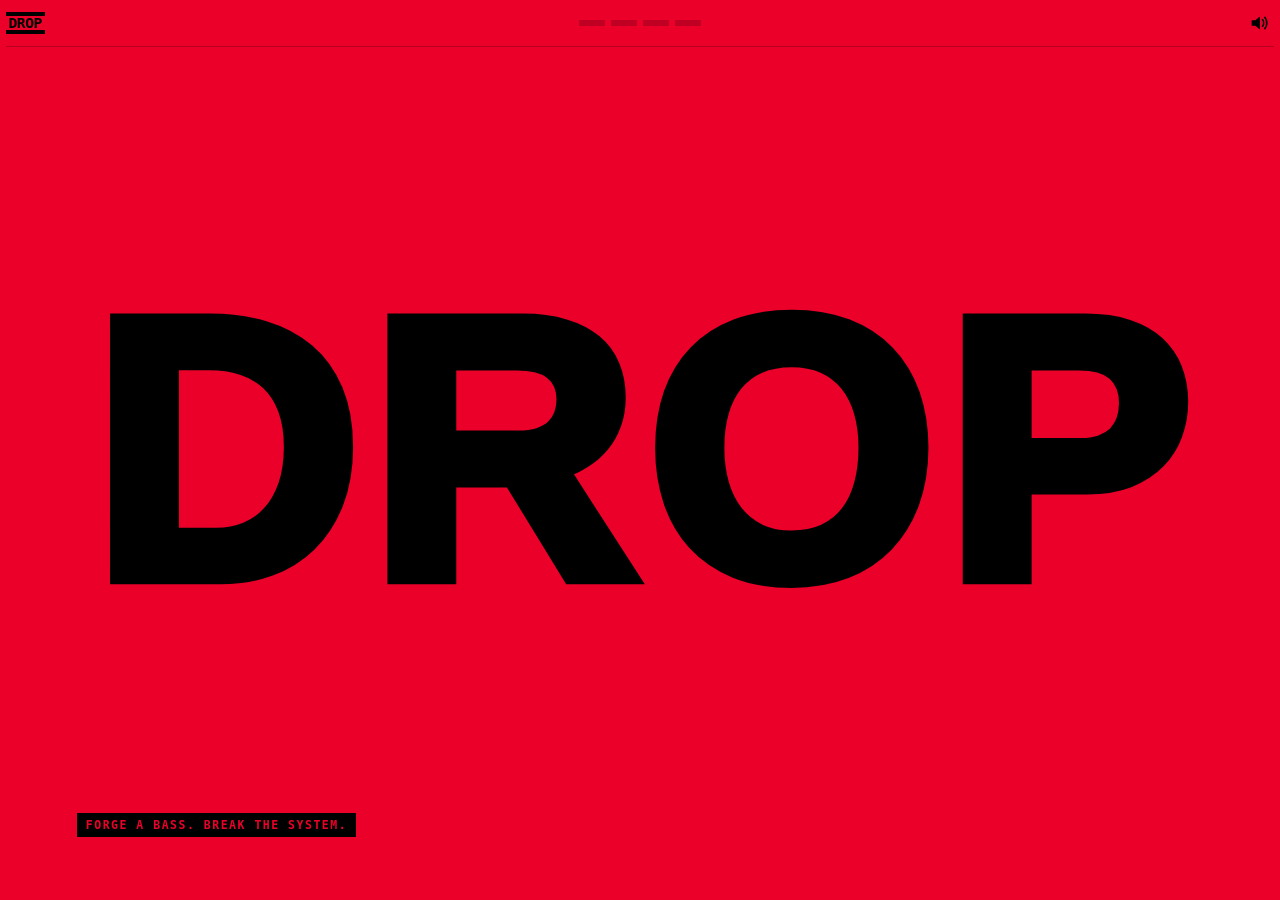
==== commit 78d7b0e0: "Polish DROP cover and option interactions" ====
--- a/index.html
+++ b/index.html
@@ -11,7 +11,7 @@
 
     <!-- ── Header ────────────────────────────── -->
     <header>
-      <div class="logo">DROP//DESTINY</div>
+      <div class="logo">DROP</div>
       <div class="progress-dots" id="progressDots">
         <span class="dot" data-phase="soundWorld"></span>
         <span class="dot" data-phase="bassCore"></span>
@@ -19,8 +19,8 @@
         <span class="dot" data-phase="bassForge"></span>
       </div>
       <button id="muteBtn" class="mute-btn" title="静音 (M)" aria-label="静音">
-        <span class="icon-on">🔊</span>
-        <span class="icon-off">🔇</span>
+        <span class="icon-on" aria-hidden="true"><svg viewBox="0 0 24 24"><path d="M4 9v6h4l5 4V5L8 9H4Z" fill="currentColor"/><path d="M16 8.5c1.3 1.8 1.3 5.2 0 7M18.5 6c2.7 3.4 2.7 8.6 0 12" fill="none" stroke="currentColor" stroke-width="1.8" stroke-linecap="square"/></svg></span>
+        <span class="icon-off" aria-hidden="true"><svg viewBox="0 0 24 24"><path d="M4 9v6h4l5 4V5L8 9H4Z" fill="currentColor"/><path d="m16 8 5 8M21 8l-5 8" fill="none" stroke="currentColor" stroke-width="1.8" stroke-linecap="square"/></svg></span>
       </button>
     </header>
 
@@ -67,10 +67,8 @@
       <!-- Intro -->
       <section id="intro" class="phase-section active">
         <div class="intro-content">
-          <h1 class="intro-title">DROP//DESTINY</h1>
+          <h1 class="intro-title">DROP</h1>
           <p class="intro-subtitle">FORGE A BASS. BREAK THE SYSTEM.</p>
-          <p class="intro-desc">捏出你的 Bass；它的音色将决定最终 Drop 的命运。</p>
-          <button class="btn-primary btn-start" id="startBtn">ENTER THE FORGE</button>
         </div>
         <canvas id="introCanvas" class="bg-canvas"></canvas>
       </section>
--- a/styles.css
+++ b/styles.css
@@ -2644,3 +2644,126 @@
     height: clamp(320px, 45dvh, 360px);
   }
 }
+
+/* Final cover/navigation polish. */
+::selection {
+  color: #000;
+  background: #FFCE00;
+}
+::-moz-selection {
+  color: #000;
+  background: #FFCE00;
+}
+
+header { position: relative; }
+.progress-dots {
+  position: absolute;
+  left: 50%;
+  top: 50%;
+  transform: translate(-50%, -50%);
+}
+
+.mute-btn,
+.mute-btn:hover,
+.mute-btn:active {
+  color: #000;
+  background: transparent;
+  border: 0;
+  box-shadow: none;
+  transform: none;
+}
+.mute-btn {
+  display: grid;
+  place-items: center;
+  width: 30px;
+  height: 30px;
+  padding: 3px;
+}
+.mute-btn svg {
+  display: block;
+  width: 22px;
+  height: 22px;
+}
+.mute-btn .icon-on,
+.mute-btn .icon-off { line-height: 0; }
+.mute-btn:hover { opacity: 0.58; }
+
+.option-card { isolation: isolate; }
+.option-card:not(.selected)::before {
+  content: '';
+  position: absolute;
+  inset: 0;
+  z-index: 0;
+  background: #000;
+  transform: scaleX(0);
+  transform-origin: left center;
+  transition: transform 170ms cubic-bezier(0.72, 0, 0.28, 1);
+  pointer-events: none;
+}
+.option-card:not(.selected):hover::before { transform: scaleX(1); }
+.option-card > * {
+  position: relative;
+  z-index: 1;
+}
+.option-card:not(.selected):hover {
+  color: #fff;
+  background: transparent;
+  border-color: rgba(0,0,0,0.32);
+}
+.option-card:not(.selected) .opt-label,
+.option-card:not(.selected) .opt-desc {
+  transition: color 95ms linear;
+}
+.option-card:not(.selected):hover .opt-label,
+.option-card:not(.selected):hover .opt-desc { color: #fff; }
+.option-card.selected::after { z-index: 2; }
+
+@media (min-width: 769px) {
+  #intro { cursor: pointer; }
+  #app[data-phase="intro"] .studio-shell,
+  #app[data-phase="intro"] main,
+  #app[data-phase="intro"] #intro.active {
+    width: 100%;
+    max-width: none;
+    align-self: stretch;
+  }
+  #app[data-phase="intro"] #intro.active {
+    margin: 0;
+  }
+  #app[data-phase="intro"] .intro-content {
+    position: absolute;
+    inset: 0;
+    display: block;
+    width: 100%;
+    height: 100%;
+    max-width: none;
+    padding: 0;
+    text-align: left;
+    pointer-events: none;
+  }
+  #app[data-phase="intro"] .intro-title {
+    position: absolute;
+    left: 50%;
+    top: 47%;
+    width: calc(100% - clamp(36px, 5vw, 84px));
+    margin: 0;
+    color: #000;
+    font: 950 clamp(12rem, 29vw, 30rem)/0.72 Arial Black, Impact, sans-serif;
+    font-style: normal;
+    letter-spacing: 0.025em;
+    text-align: center;
+    white-space: nowrap;
+    transform: translate(-50%, -50%);
+  }
+  #app[data-phase="intro"] .intro-subtitle {
+    position: absolute;
+    left: clamp(20px, 4vw, 66px);
+    bottom: clamp(34px, 7vh, 76px);
+    margin: 0;
+    padding: 5px 9px;
+    color: #EA0029;
+    background: #000;
+    font: 900 0.72rem var(--font-mono);
+    letter-spacing: 0.13em;
+  }
+}
